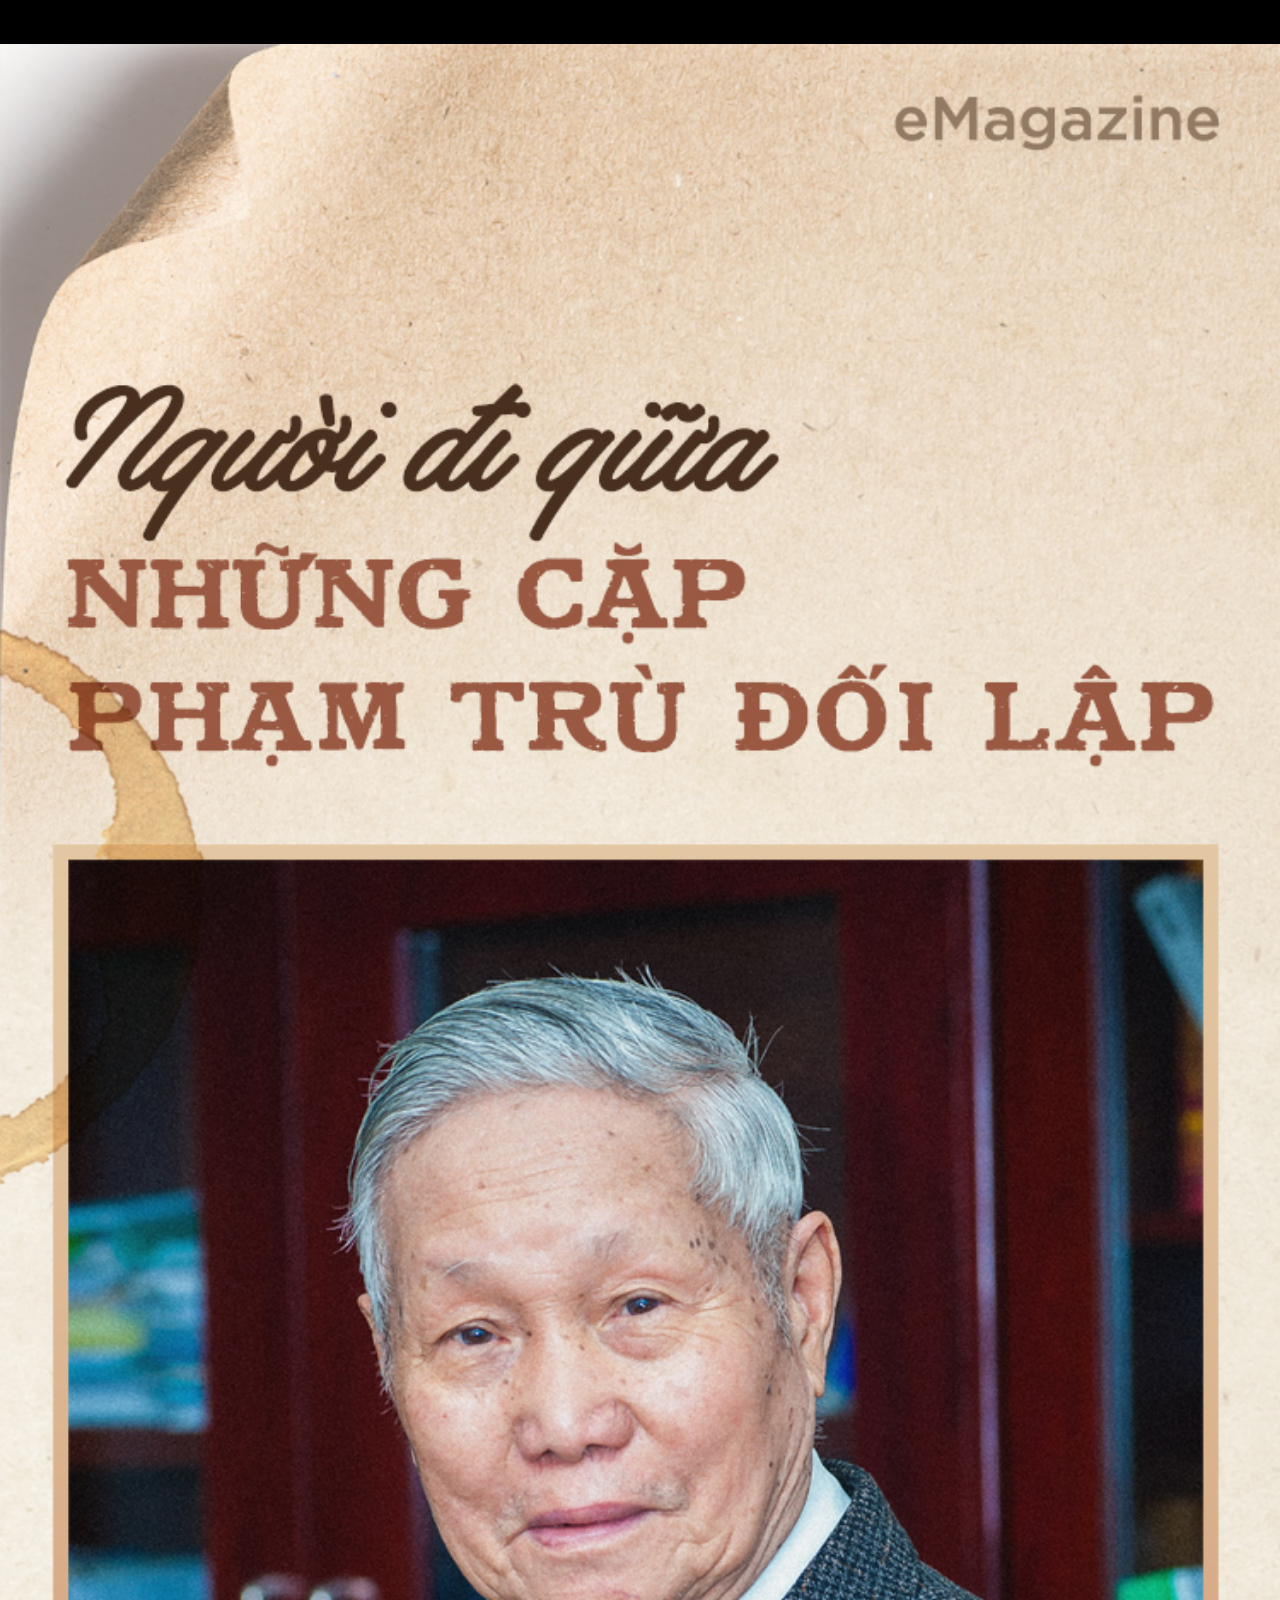
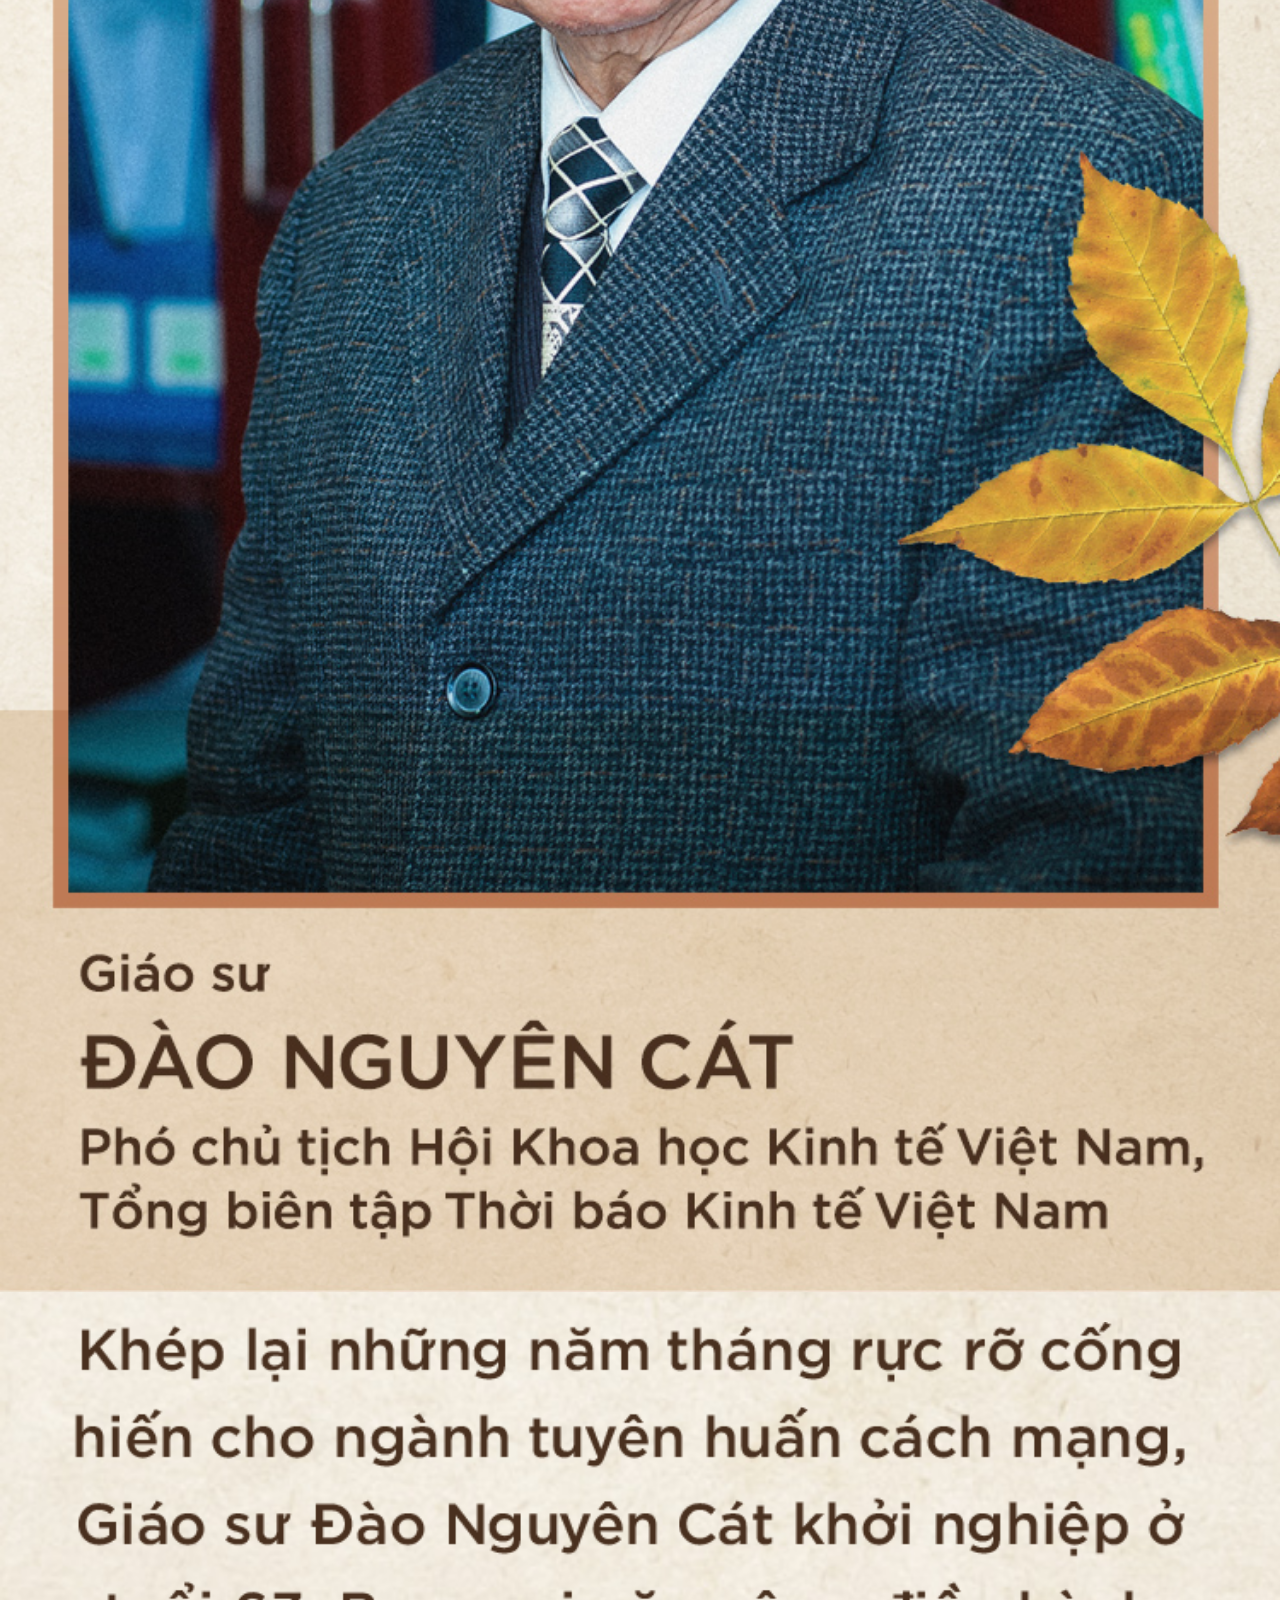
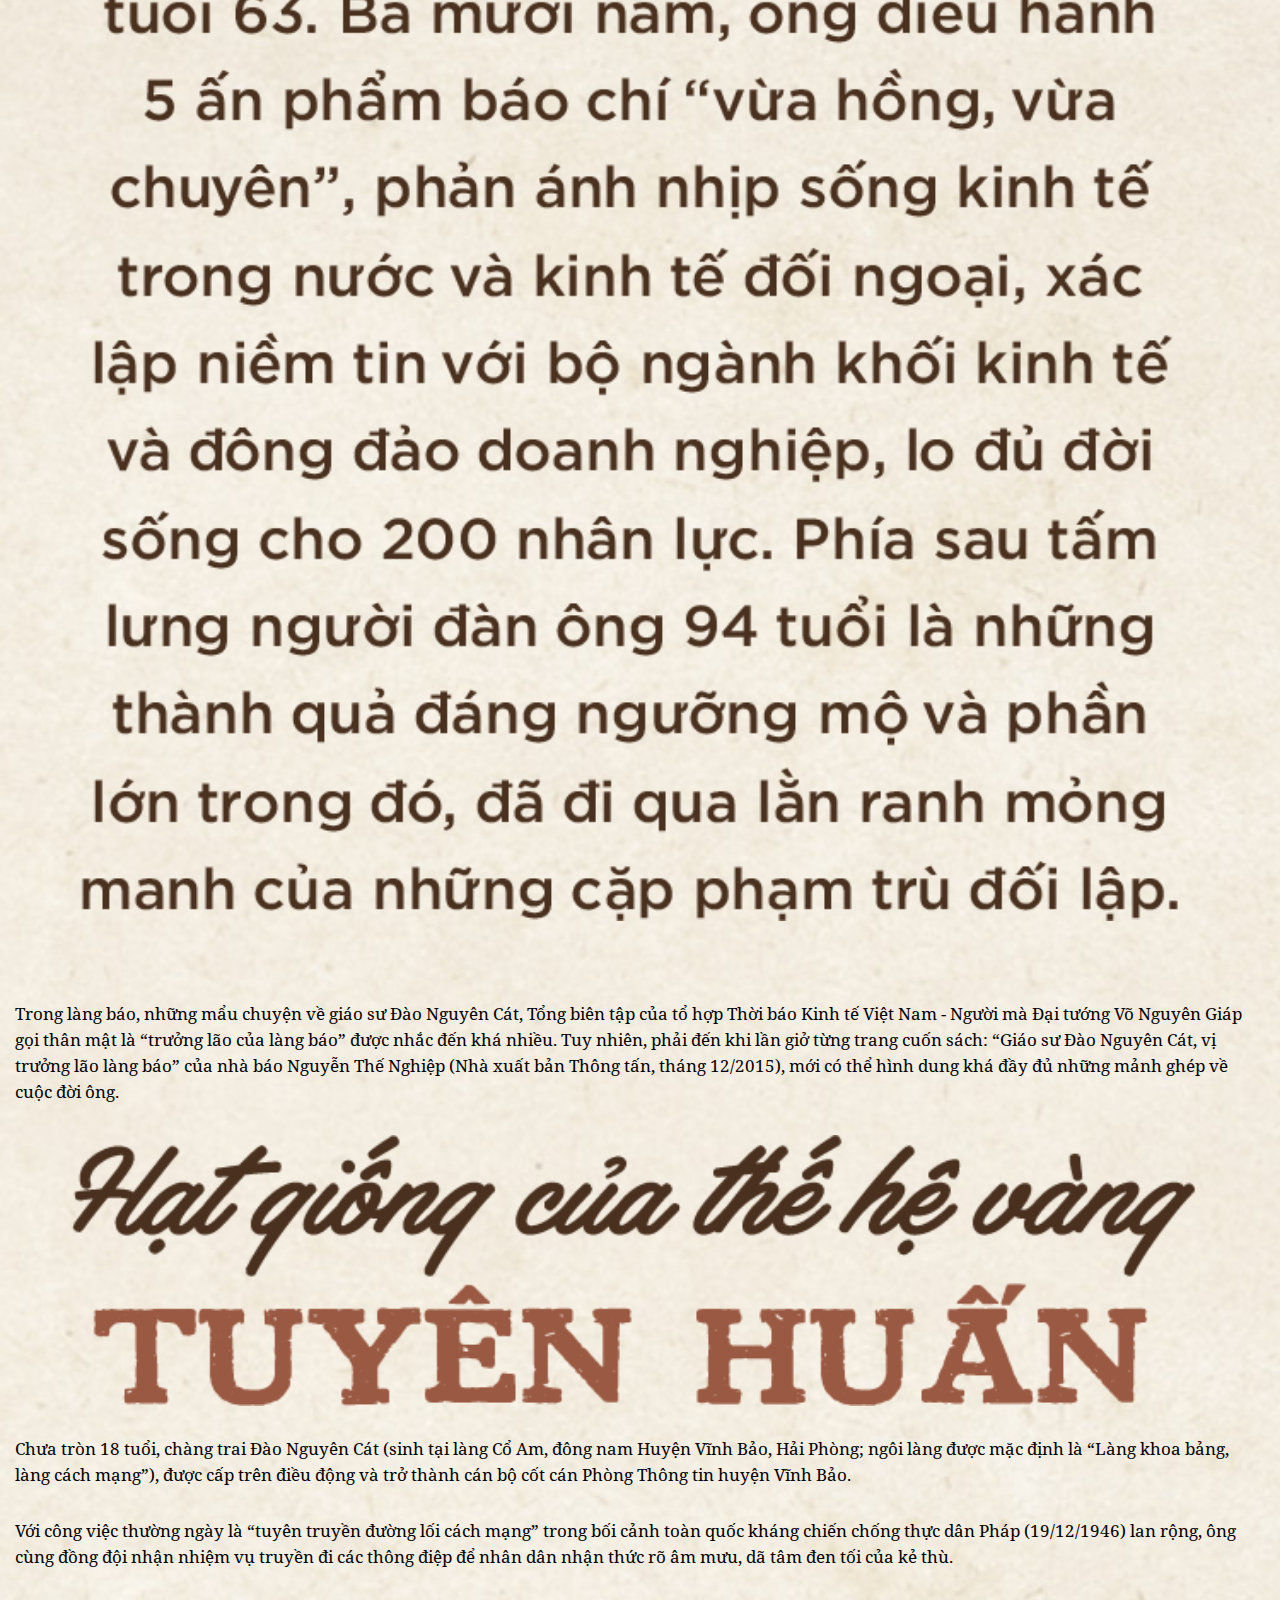
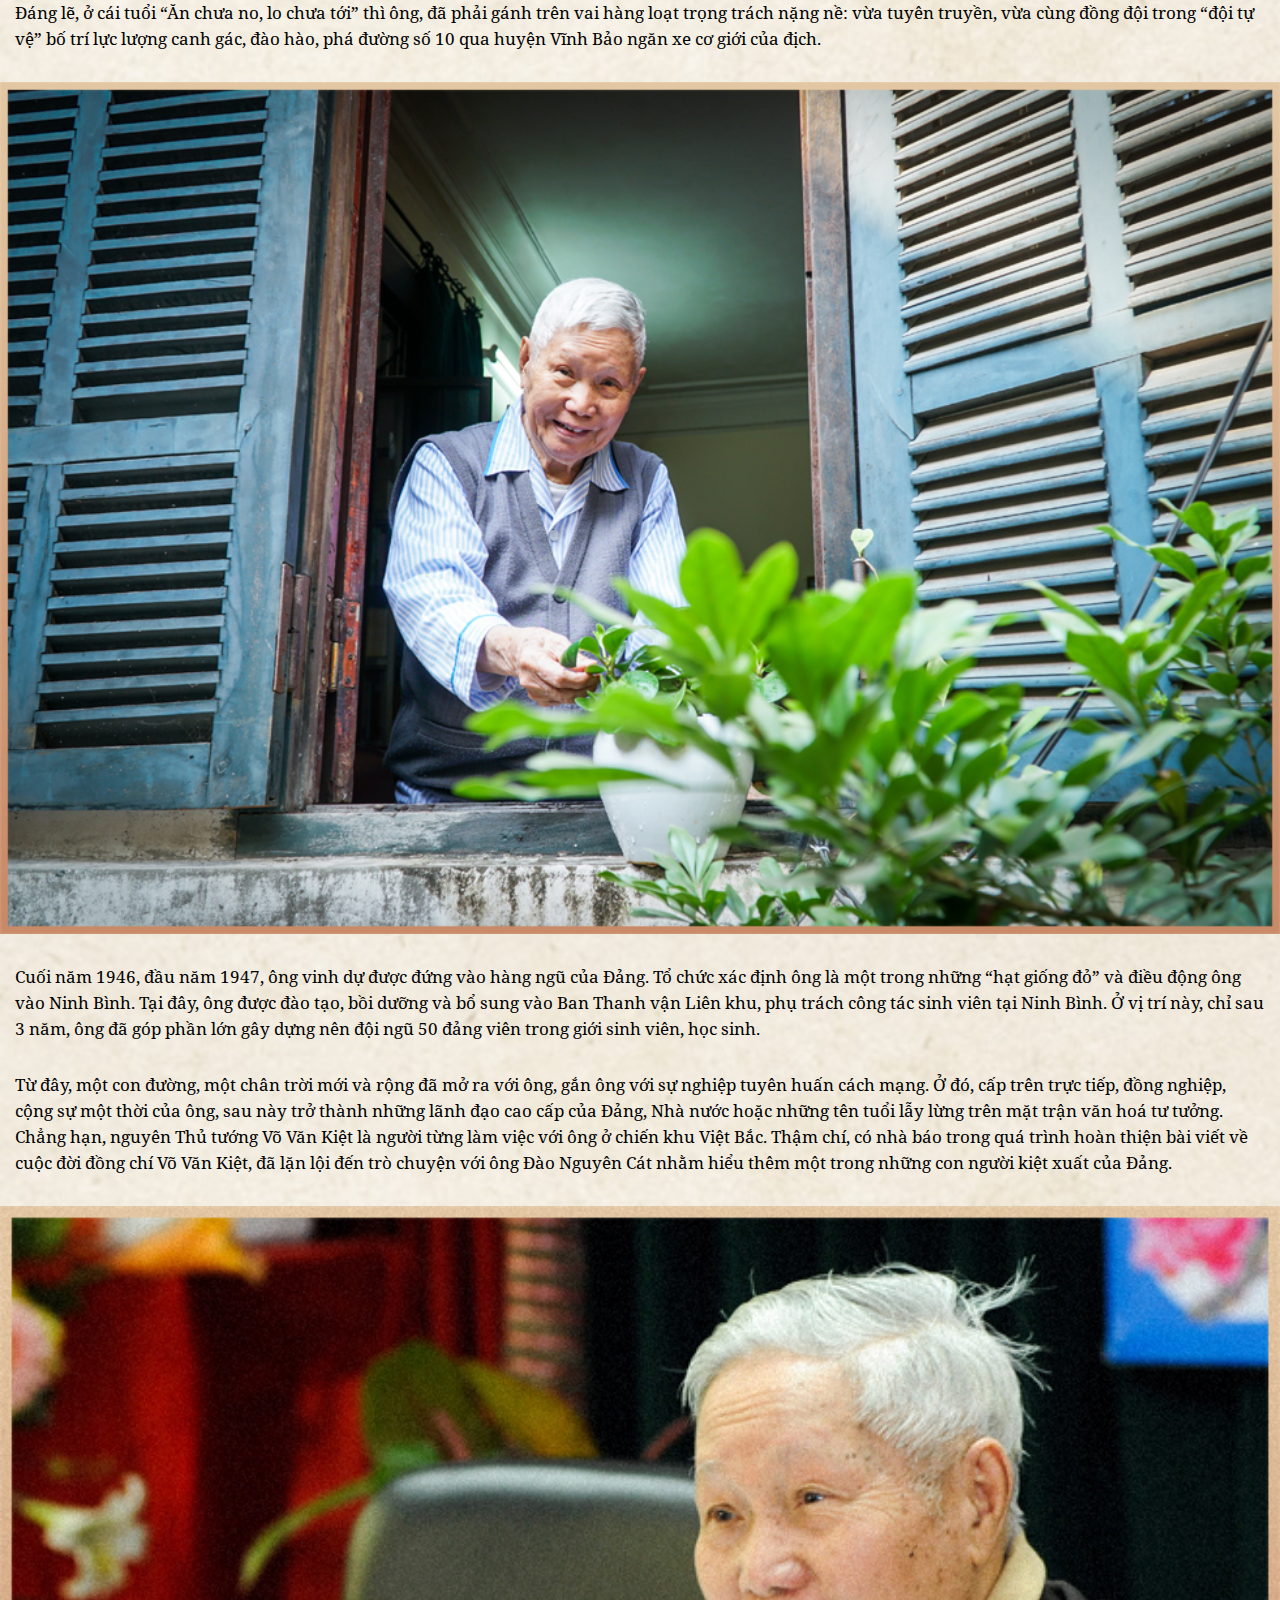
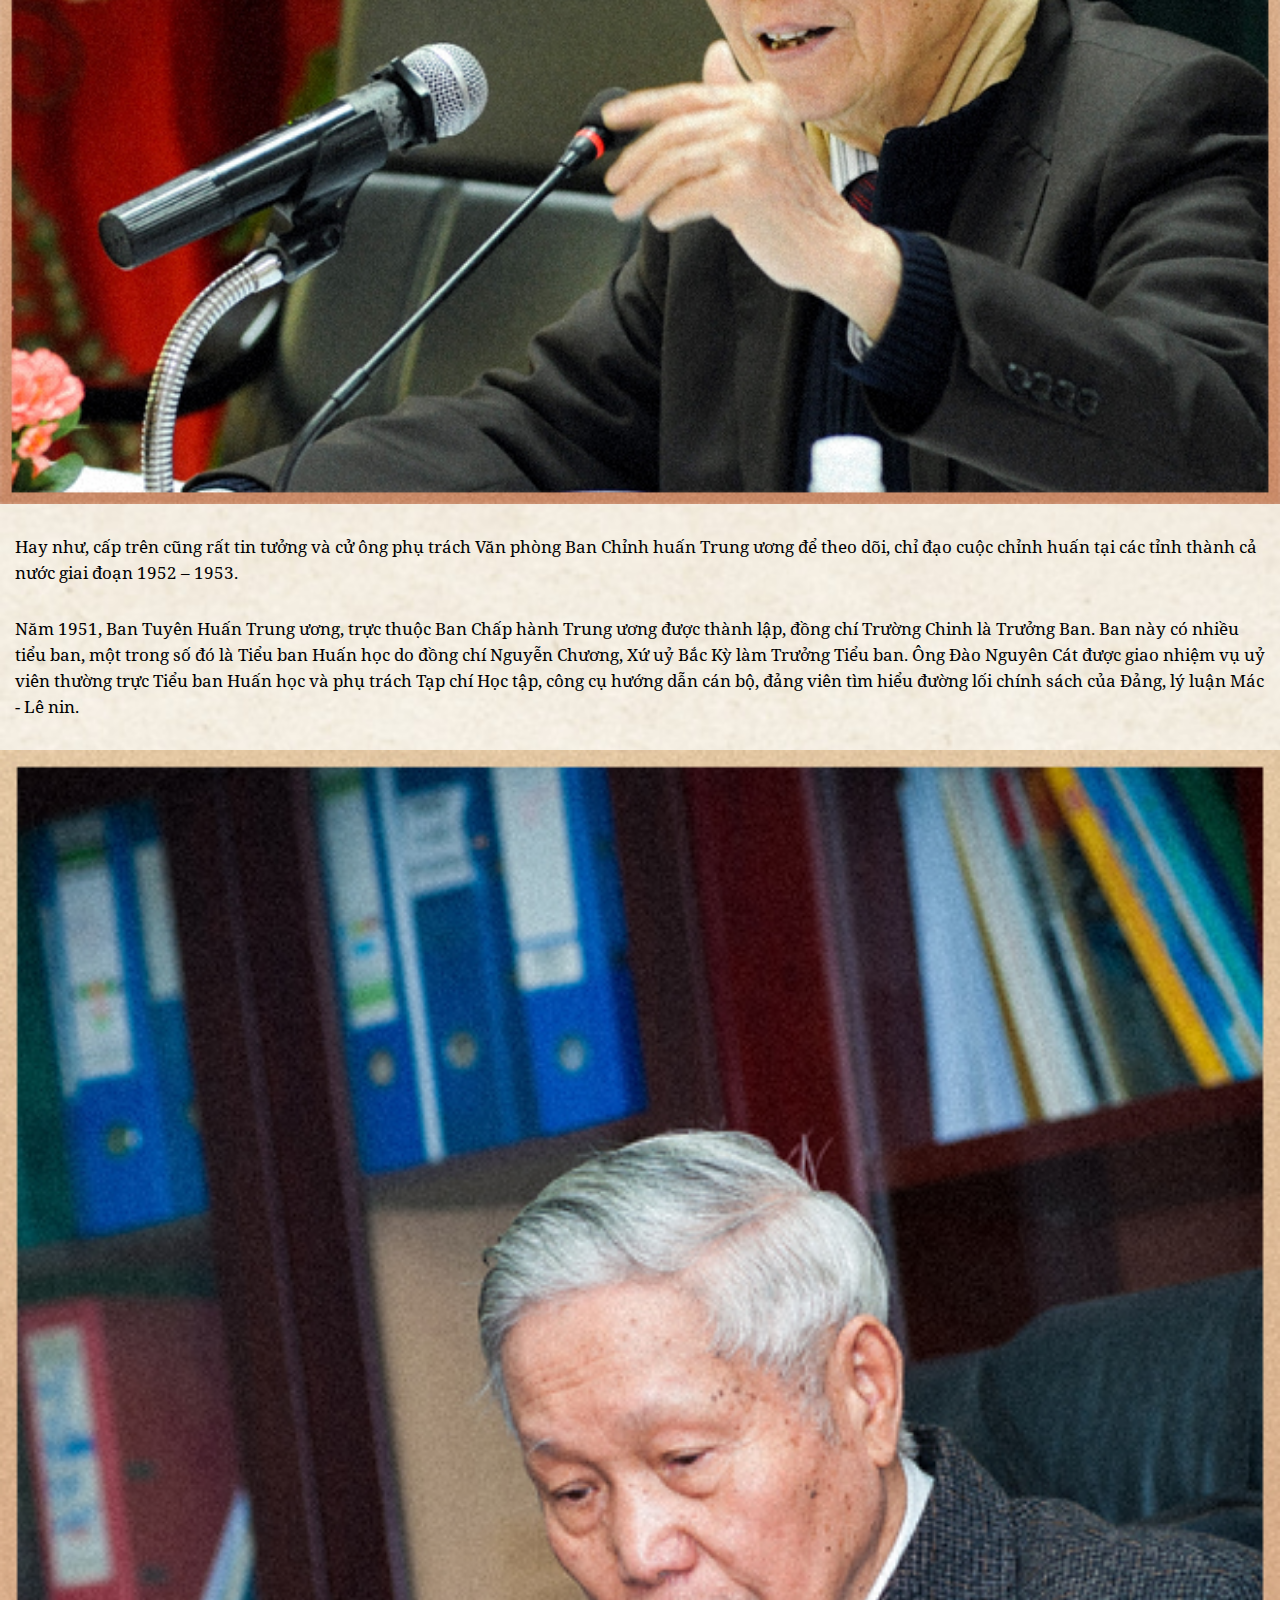
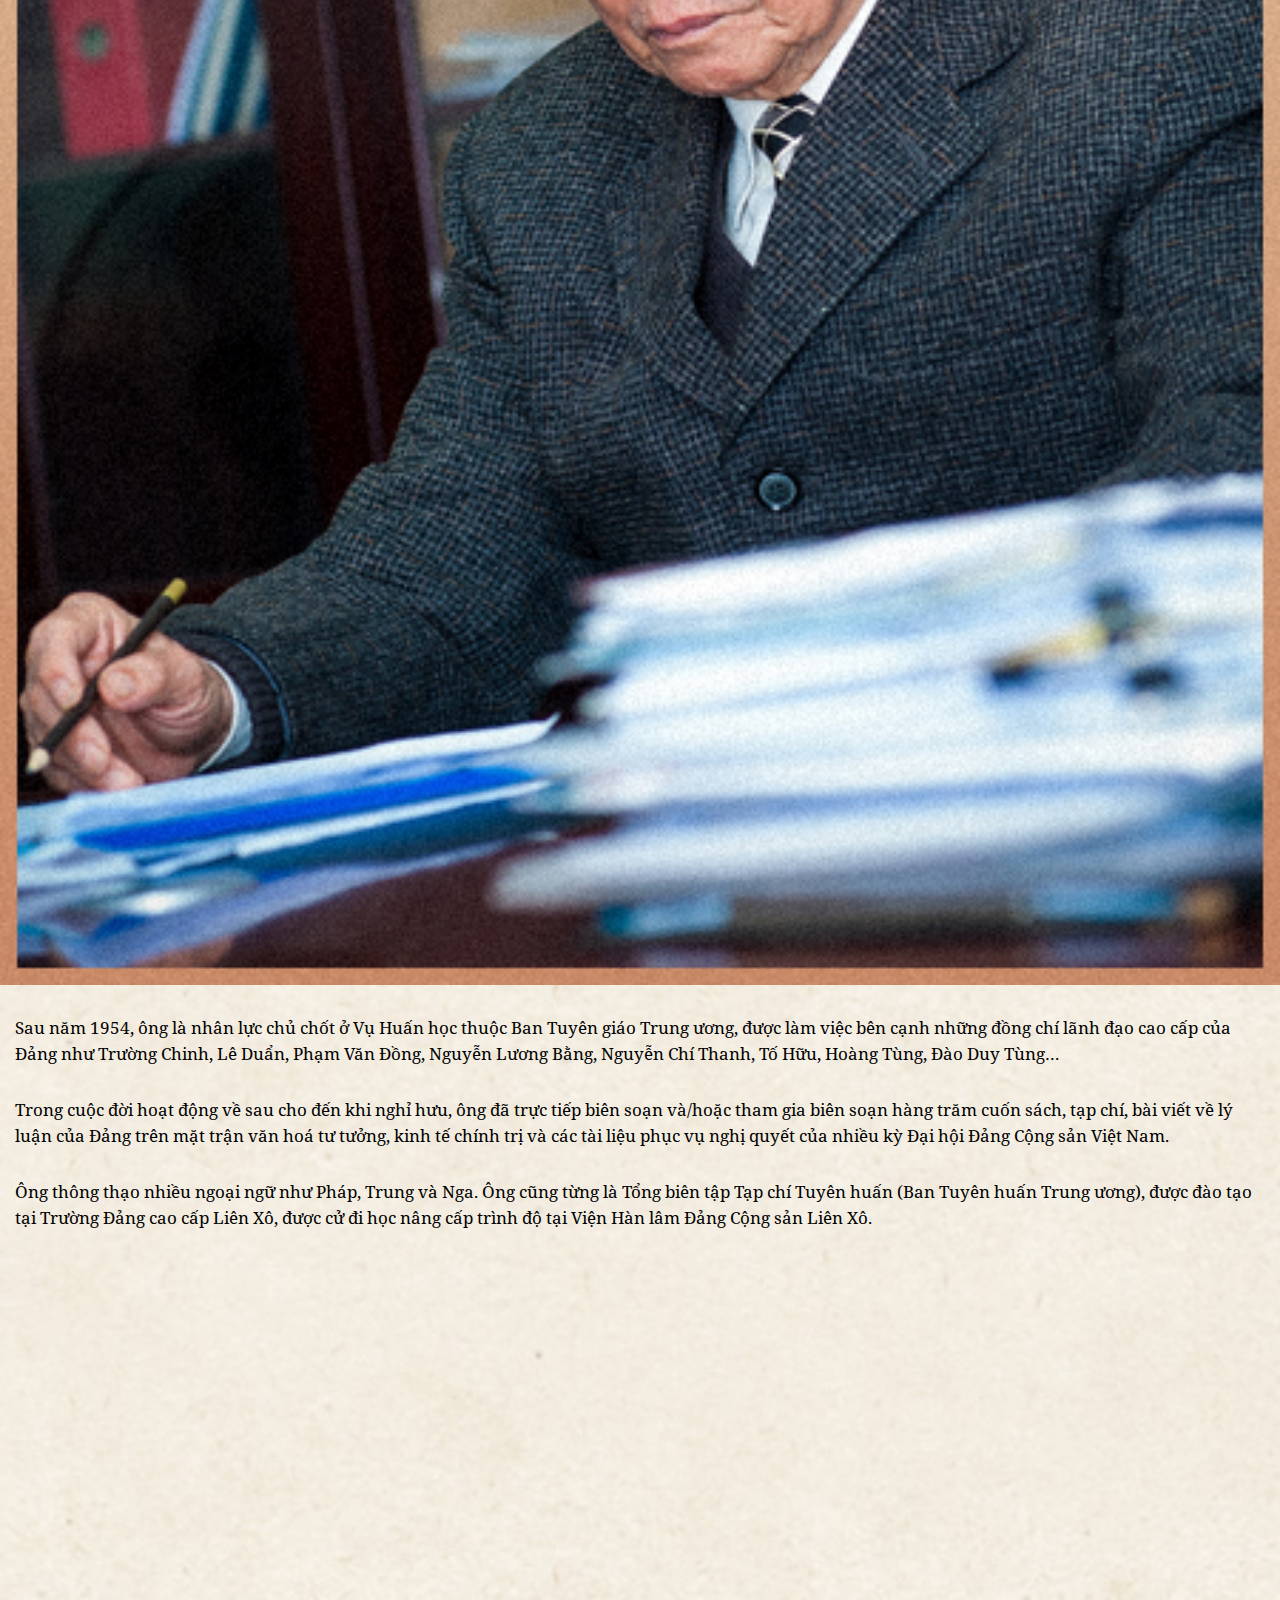
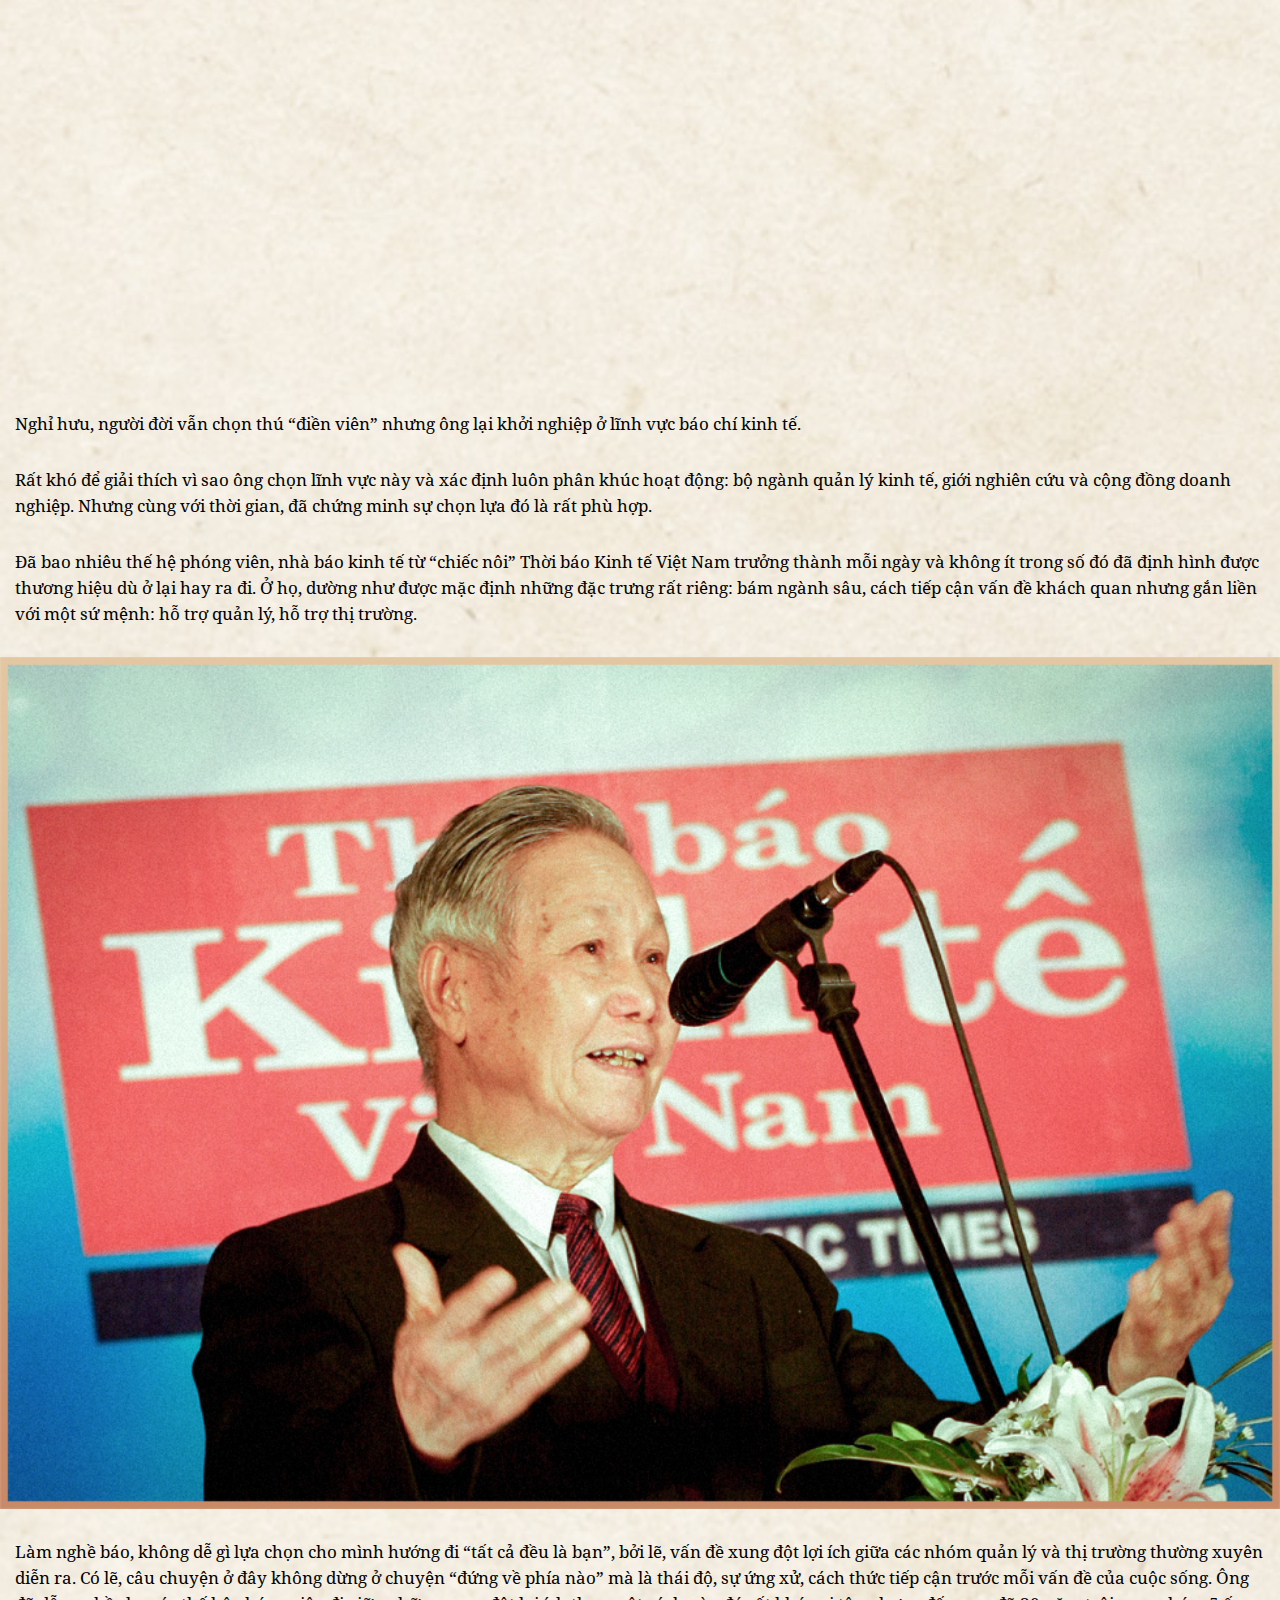
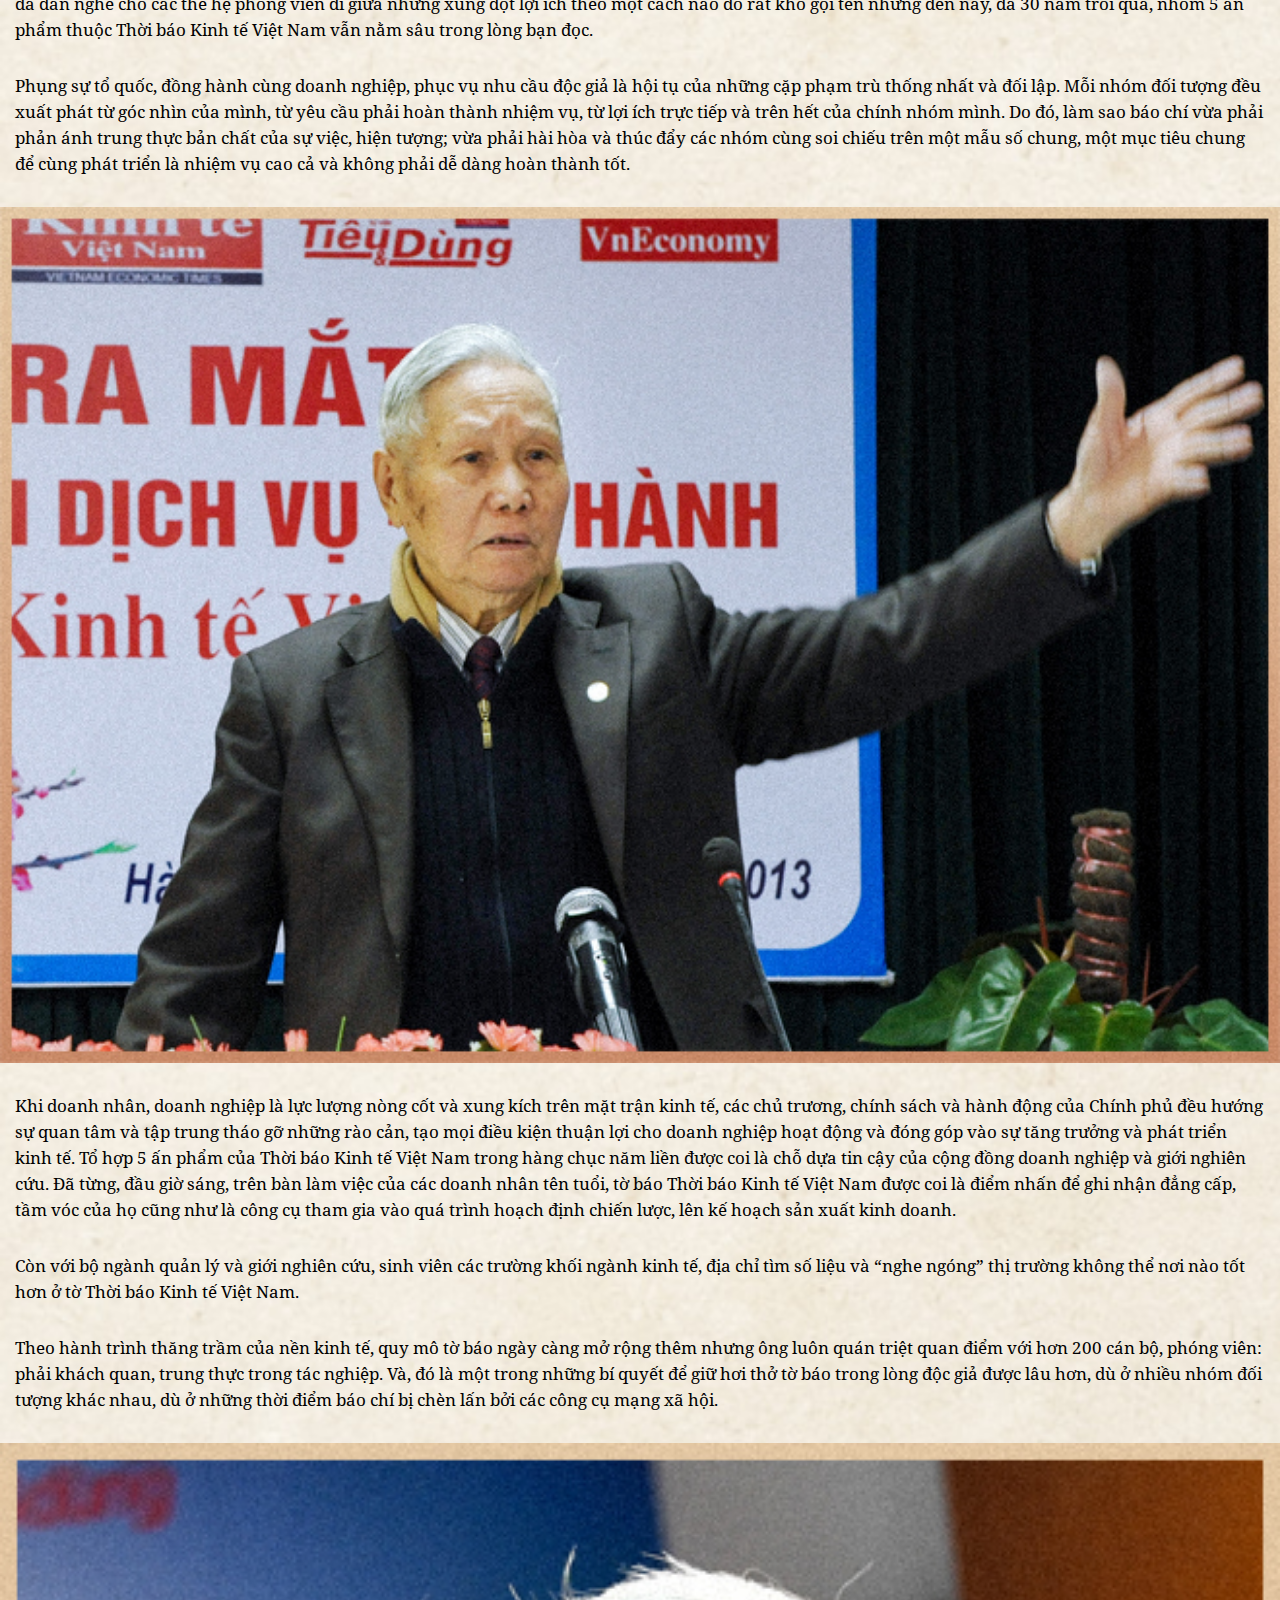
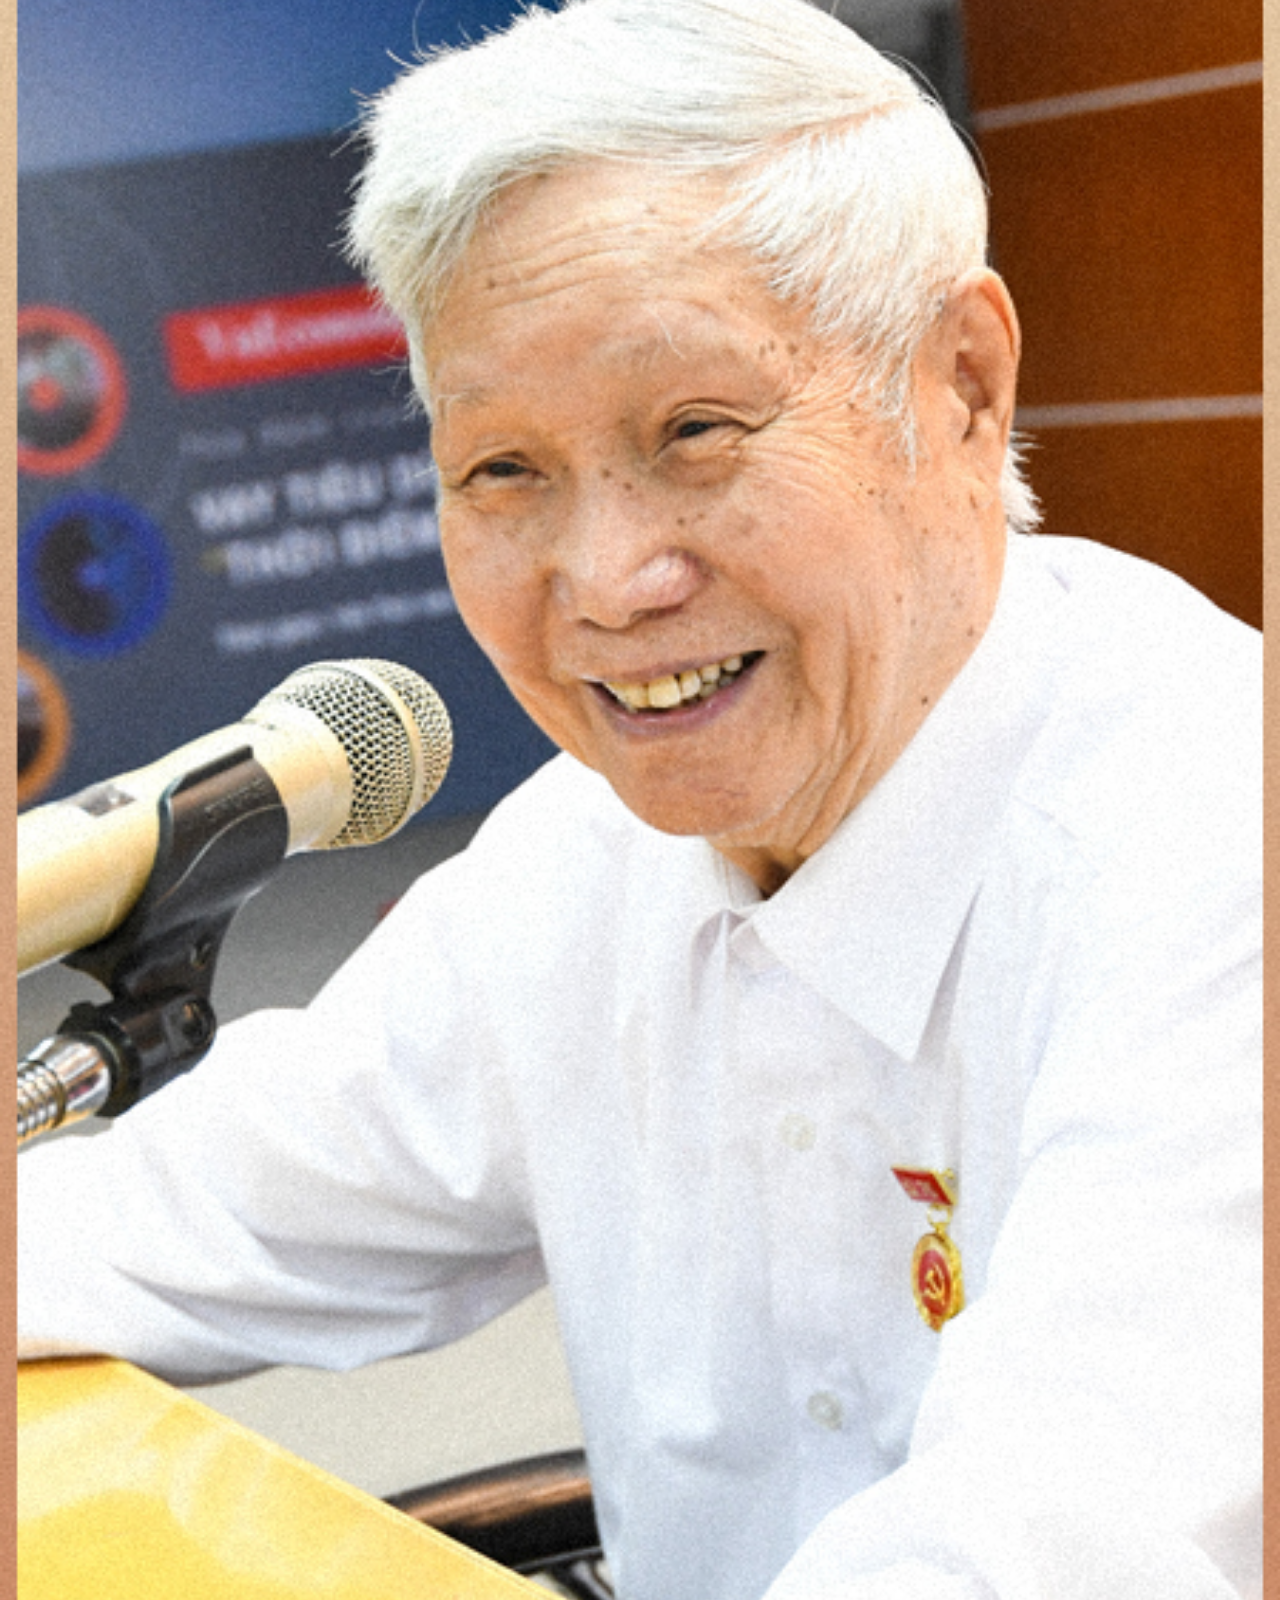
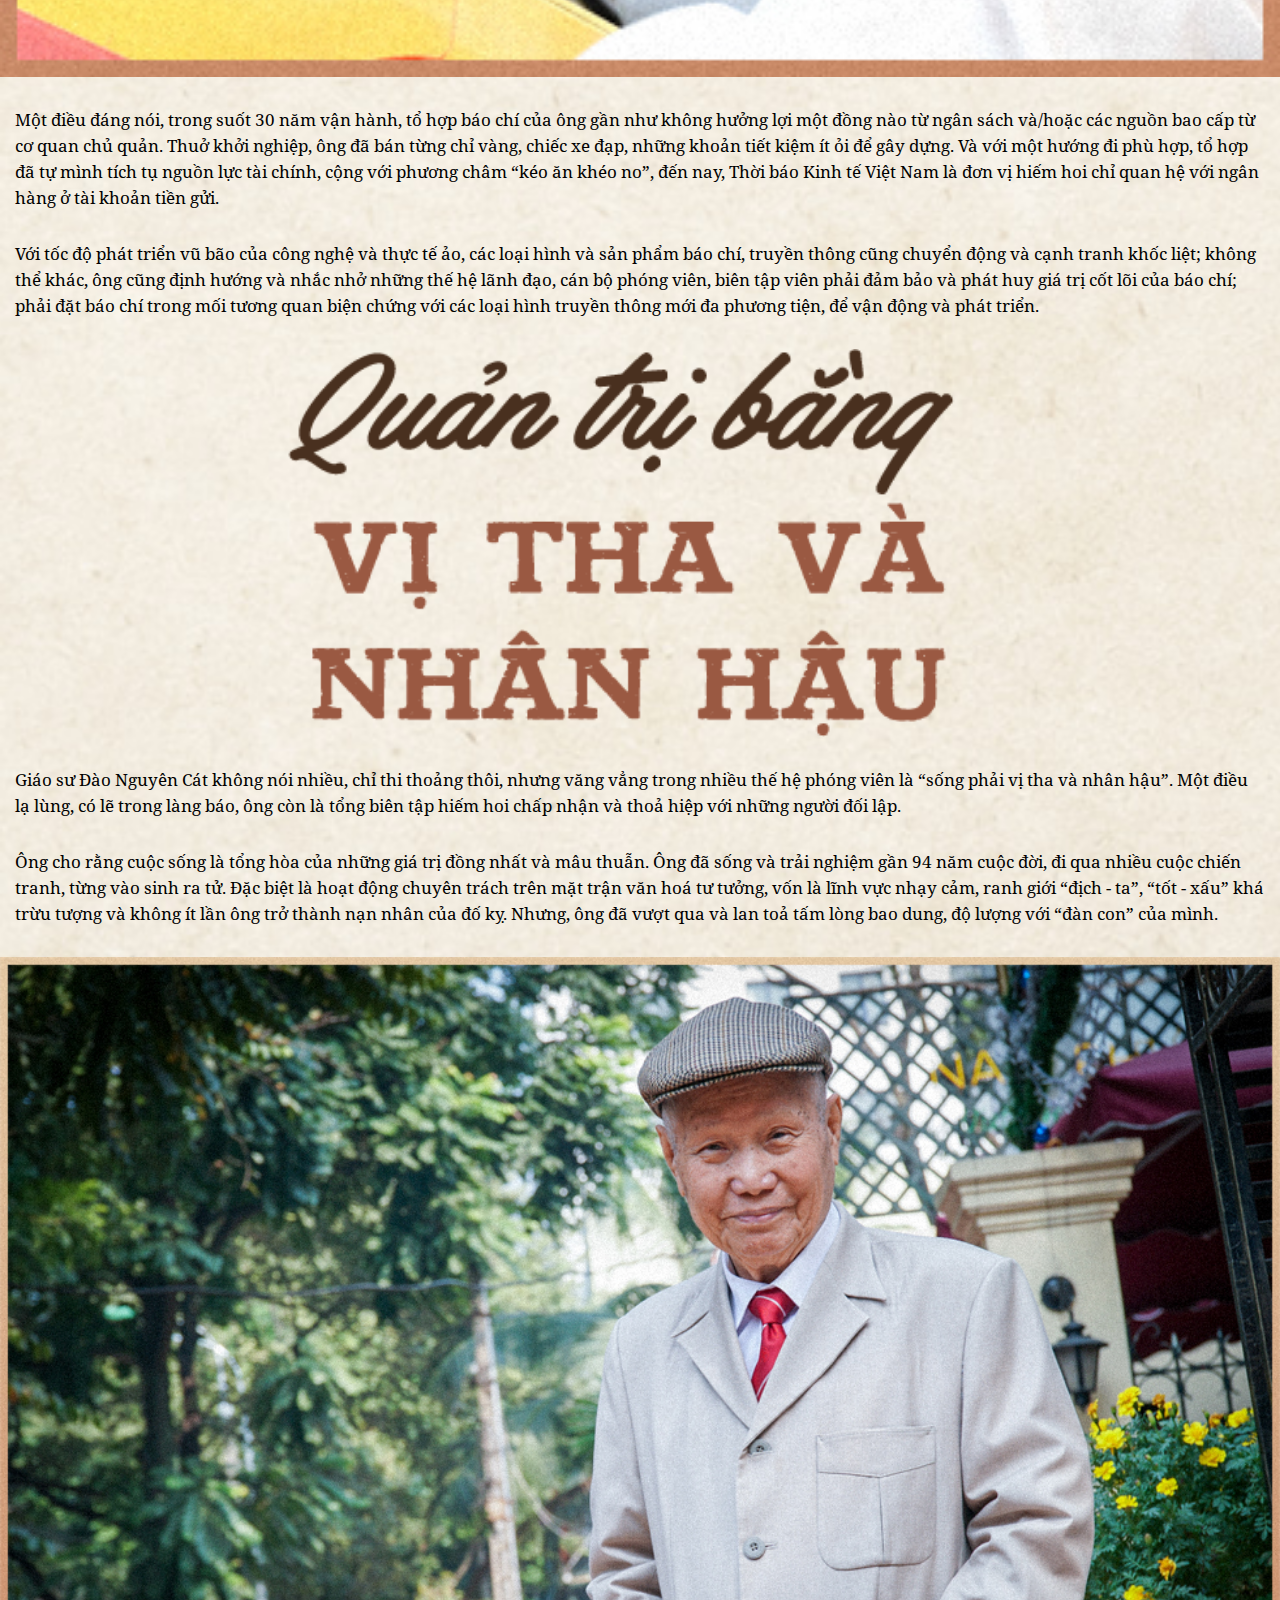
==== mobile/index.html @ d7f7ee23 "z" ====
<!DOCTYPE html>
<html lang="en">
<head>
    <meta charset="UTF-8">
    <meta name="viewport" content="width=device-width, initial-scale=1.0">
    <meta http-equiv="X-UA-Compatible" content="ie=edge">
    <title>Người đi giữa những cặp phạm trù đối lập</title>
    <link rel="stylesheet" href="css/reset.css">
    <link rel="stylesheet" href="css/fonts.css">
    <link rel="stylesheet" href="css/style.css">
    <script src="js/jquery-3.3.1.min.js"></script>
</head>
<body>
    <div class="emag-wrapper">
        <div class="emag-cover">
            <img src="images/cover.jpg" alt="">
        </div>

        <div class="emag-main">
            <div class="emag-sapo">
                <img src="images/sapo.png" alt="">
            </div>

            <div class="emag-content">
                <p>Trong làng báo, những mẩu chuyện về giáo sư Đào Nguyên Cát, Tổng biên tập của tổ hợp Thời báo Kinh tế Việt Nam - Người mà Đại tướng Võ Nguyên Giáp gọi thân mật là “trưởng lão của làng báo” được nhắc đến khá nhiều. Tuy nhiên, phải đến khi lần giở từng trang cuốn sách: “Giáo sư Đào Nguyên Cát, vị trưởng lão làng báo” của nhà báo Nguyễn Thế Nghiệp (Nhà xuất bản Thông tấn, tháng 12/2015), mới có thể hình dung khá đầy đủ những mảnh ghép về cuộc đời ông.</p>
            </div>

            <img src="images/title-1.png" alt="">

            <div class="emag-content">
                <p>Chưa tròn 18 tuổi, chàng trai Đào Nguyên Cát (sinh tại làng Cổ Am, đông nam Huyện Vĩnh Bảo, Hải Phòng; ngôi làng được mặc định là “Làng khoa bảng, làng cách mạng”), được cấp trên điều động và trở thành cán bộ cốt cán Phòng Thông tin huyện Vĩnh Bảo.</p>

                <p>Với công việc thường ngày là “tuyên truyền đường lối cách mạng” trong bối cảnh toàn quốc kháng chiến chống thực dân Pháp (19/12/1946) lan rộng, ông cùng đồng đội nhận nhiệm vụ truyền đi các thông điệp để nhân dân nhận thức rõ âm mưu, dã tâm đen tối của kẻ thù.</p>

                <p>Đáng lẽ, ở cái tuổi “Ăn chưa no, lo chưa tới” thì ông, đã phải gánh trên vai hàng loạt trọng trách nặng nề: vừa tuyên truyền, vừa cùng đồng đội trong “đội tự vệ” bố trí lực lượng canh gác, đào hào, phá đường số 10 qua huyện Vĩnh Bảo ngăn xe cơ giới của địch.</p>
            </div>

            <img src="images/img-1.jpg" alt="">

            <div class="emag-content">
                <p>Cuối năm 1946, đầu năm 1947, ông vinh dự được đứng vào hàng ngũ của Đảng. Tổ chức xác định ông là một trong những “hạt giống đỏ” và điều động ông vào Ninh Bình. Tại đây, ông được đào tạo, bồi dưỡng và bổ sung vào Ban Thanh vận Liên khu, phụ trách công tác sinh viên tại Ninh Bình. Ở vị trí này, chỉ sau 3 năm, ông đã góp phần lớn gây dựng nên đội ngũ 50 đảng viên trong giới sinh viên, học sinh.</p>

                <p>Từ đây, một con đường, một chân trời mới và rộng đã mở ra với ông, gắn ông với sự nghiệp tuyên huấn cách mạng. Ở đó, cấp trên trực tiếp, đồng nghiệp, cộng sự một thời của ông, sau này trở thành những lãnh đạo cao cấp của Đảng, Nhà nước hoặc những tên tuổi lẫy lừng trên mặt trận văn hoá tư tưởng. Chẳng hạn, nguyên Thủ tướng Võ Văn Kiệt là người từng làm việc với ông ở chiến khu Việt Bắc. Thậm chí, có nhà báo trong quá trình hoàn thiện bài viết về cuộc đời đồng chí Võ Văn Kiệt, đã lặn lội đến trò chuyện với ông Đào Nguyên Cát nhằm hiểu thêm một trong những con người kiệt xuất của Đảng.</p>
            </div>

            <img src="images/img-2.jpg" alt="">

            <div class="emag-content">
                <p>Hay như, cấp trên cũng rất tin tưởng và cử ông phụ trách Văn phòng Ban Chỉnh huấn Trung ương để theo dõi, chỉ đạo cuộc chỉnh huấn tại các tỉnh thành cả nước giai đoạn 1952 – 1953.</p>

                <p>Năm 1951, Ban Tuyên Huấn Trung ương, trực thuộc Ban Chấp hành Trung ương được thành lập, đồng chí Trường Chinh là Trưởng Ban. Ban này có nhiều tiểu ban, một trong số đó là Tiểu ban Huấn học do đồng chí Nguyễn Chương, Xứ uỷ Bắc Kỳ làm Trưởng Tiểu ban. Ông Đào Nguyên Cát được giao nhiệm vụ uỷ viên thường trực Tiểu ban Huấn học và phụ trách Tạp chí Học tập, công cụ hướng dẫn cán bộ, đảng viên tìm hiểu đường lối chính sách của Đảng, lý luận Mác - Lê nin.</p>
            </div>

            <img src="images/img-3.jpg" alt="">

            <div class="emag-content">
                <p>Sau năm 1954, ông là nhân lực chủ chốt ở Vụ Huấn học thuộc Ban Tuyên giáo Trung ương, được làm việc bên cạnh những đồng chí lãnh đạo cao cấp của Đảng như Trường Chinh, Lê Duẩn, Phạm Văn Đồng, Nguyễn Lương Bằng, Nguyễn Chí Thanh, Tố Hữu, Hoàng Tùng, Đào Duy Tùng…</p>

                <p>Trong cuộc đời hoạt động về sau cho đến khi nghỉ hưu, ông đã trực tiếp biên soạn và/hoặc tham gia biên soạn hàng trăm cuốn sách, tạp chí, bài viết về lý luận của Đảng trên mặt trận văn hoá tư tưởng, kinh tế chính trị và các tài liệu phục vụ nghị quyết của nhiều kỳ Đại hội Đảng Cộng sản Việt Nam.</p>

                <p>Ông thông thạo nhiều ngoại ngữ như Pháp, Trung và Nga. Ông cũng từng là Tổng biên tập Tạp chí Tuyên huấn (Ban Tuyên huấn Trung ương), được đào tạo tại Trường Đảng cao cấp Liên Xô, được cử đi học nâng cấp trình độ tại Viện Hàn lâm Đảng Cộng sản Liên Xô.</p>
            </div>

            <div class="emag-video">
                    <div style="width: 100%; height: 0px; position: relative; padding-bottom: 56.250%;"><iframe src="https://streamable.com/s/4wgow/dfkgto" frameborder="0" width="100%" height="100%" allowfullscreen style="width: 100%; height: 100%; position: absolute;"></iframe></div>
            </div>

            <img src="images/title-2.png" alt="">

            <div class="emag-content">
                <p>Nghỉ hưu, người đời vẫn chọn thú “điền viên” nhưng ông lại khởi nghiệp ở lĩnh vực báo chí kinh tế.</p>

                <p>Rất khó để giải thích vì sao ông chọn lĩnh vực này và xác định luôn phân khúc hoạt động: bộ ngành quản lý kinh tế, giới nghiên cứu và cộng đồng doanh nghiệp. Nhưng cùng với thời gian, đã chứng minh sự chọn lựa đó là rất phù hợp.</p>

                <p>Đã bao nhiêu thế hệ phóng viên, nhà báo kinh tế từ “chiếc nôi” Thời báo Kinh tế Việt Nam trưởng thành mỗi ngày và không ít trong số đó đã định hình được thương hiệu dù ở lại hay ra đi. Ở họ, dường như được mặc định những đặc trưng rất riêng: bám ngành sâu, cách tiếp cận vấn đề khách quan nhưng gắn liền với một sứ mệnh: hỗ trợ quản lý, hỗ trợ thị trường.</p>
            </div>

            <img src="images/img-4.jpg" alt="">

            <div class="emag-content">
                <p>Làm nghề báo, không dễ gì lựa chọn cho mình hướng đi “tất cả đều là bạn”, bởi lẽ, vấn đề xung đột lợi ích giữa các nhóm quản lý và thị trường thường xuyên diễn ra. Có lẽ, câu chuyện ở đây không dừng ở chuyện “đứng về phía nào” mà là thái độ, sự ứng xử, cách thức tiếp cận trước mỗi vấn đề của cuộc sống. Ông đã dẫn nghề cho các thế hệ phóng viên đi giữa những xung đột lợi ích theo một cách nào đó rất khó gọi tên nhưng đến nay, đã 30 năm trôi qua, nhóm 5 ấn phẩm thuộc Thời báo Kinh tế Việt Nam vẫn nằm sâu  trong lòng bạn đọc.</p>

                <p>Phụng sự tổ quốc, đồng hành cùng doanh nghiệp, phục vụ nhu cầu độc giả là hội tụ của những cặp phạm trù thống nhất và đối lập. Mỗi nhóm đối tượng đều xuất phát từ góc nhìn của mình, từ yêu cầu phải hoàn thành nhiệm vụ, từ lợi ích trực tiếp và trên hết của chính nhóm mình. Do đó, làm sao báo chí vừa phải phản ánh trung thực bản chất của sự việc, hiện tượng; vừa phải hài hòa và thúc đẩy các nhóm cùng soi chiếu trên một mẫu số chung, một mục tiêu chung để cùng phát triển là nhiệm vụ cao cả và không phải dễ dàng hoàn thành tốt.</p>
            </div>

            <img src="images/img-5.jpg" alt="">

            <div class="emag-content">
                <p>Khi doanh nhân, doanh nghiệp là lực lượng nòng cốt và xung kích trên mặt trận kinh tế, các chủ trương, chính sách và hành động của Chính phủ đều hướng sự quan tâm và tập trung tháo gỡ những rào cản, tạo mọi điều kiện thuận lợi cho doanh nghiệp hoạt động và đóng góp vào sự tăng trưởng và phát triển kinh tế. Tổ hợp 5 ấn phẩm của Thời báo Kinh tế Việt Nam trong hàng chục năm liền được coi là chỗ dựa tin cậy của cộng đồng doanh nghiệp và giới nghiên cứu. Đã từng, đầu giờ sáng, trên bàn làm việc của các doanh nhân tên tuổi, tờ báo Thời báo Kinh tế Việt Nam được coi là điểm nhấn để ghi nhận đẳng cấp, tầm vóc của họ cũng như là công cụ tham gia vào quá trình hoạch định chiến lược, lên kế hoạch sản xuất kinh doanh.</p>

                <p>Còn với bộ ngành quản lý và giới nghiên cứu, sinh viên các trường khối ngành kinh tế, địa chỉ tìm số liệu và “nghe ngóng” thị trường không thể nơi nào tốt hơn ở tờ Thời báo Kinh tế Việt Nam.</p>

                <p>Theo hành trình thăng trầm của nền kinh tế, quy mô tờ báo ngày càng mở rộng thêm nhưng ông luôn quán triệt quan điểm với hơn 200 cán bộ, phóng viên: phải khách quan, trung thực trong tác nghiệp. Và, đó là một trong những bí quyết để giữ hơi thở tờ báo trong lòng độc giả được lâu hơn, dù ở nhiều nhóm đối tượng khác nhau, dù ở những thời điểm báo chí bị chèn lấn bởi các công cụ mạng xã hội.</p>
            </div>

            <img src="images/img-6.jpg" alt="">

            <div class="emag-content">
                <p>Một điều đáng nói, trong suốt 30 năm vận hành, tổ hợp báo chí của ông gần như không hưởng lợi một đồng nào từ ngân sách và/hoặc các nguồn bao cấp từ cơ quan chủ quản. Thuở khởi nghiệp, ông đã bán từng chỉ vàng, chiếc xe đạp, những khoản tiết kiệm ít ỏi để gây dựng. Và với một hướng đi phù hợp, tổ hợp đã tự mình tích tụ nguồn lực tài chính, cộng với phương châm “kéo ăn khéo no”, đến nay, Thời báo Kinh tế Việt Nam là đơn vị hiếm hoi chỉ quan hệ với ngân hàng ở tài khoản tiền gửi.</p>

                <p>Với tốc độ phát triển vũ bão của công nghệ và thực tế ảo, các loại hình và sản phẩm báo chí, truyền thông cũng chuyển động và cạnh tranh khốc liệt; không thể khác, ông cũng định hướng và nhắc nhở những thế hệ lãnh đạo, cán bộ phóng viên, biên tập viên phải đảm bảo và phát huy giá trị cốt lõi của báo chí; phải đặt báo chí trong mối tương quan biện chứng với các loại hình truyền thông mới đa phương tiện, để vận động và phát triển.</p>
            </div>

            <img src="images/title-3.png" alt="">

            <div class="emag-content">
                <p>Giáo sư Đào Nguyên Cát không nói nhiều, chỉ thi thoảng thôi, nhưng văng vẳng trong nhiều thế hệ phóng viên là “sống phải vị tha và nhân hậu”. Một điều lạ lùng, có lẽ trong làng báo, ông còn là tổng biên tập hiếm hoi chấp nhận và thoả hiệp với những người đối lập.</p>

                <p>Ông cho rằng cuộc sống là tổng hòa của những giá trị đồng nhất và mâu thuẫn. Ông đã sống và trải nghiệm gần 94 năm cuộc đời, đi qua nhiều cuộc chiến tranh, từng vào sinh ra tử. Đặc biệt là hoạt động chuyên trách trên mặt trận văn hoá tư tưởng, vốn là lĩnh vực nhạy cảm, ranh giới “địch - ta”, “tốt - xấu” khá trừu tượng và không ít lần ông trở thành nạn nhân của đố kỵ. Nhưng, ông đã vượt qua và lan toả tấm lòng bao dung, độ lượng với “đàn con” của mình.</p>
            </div>

            <img src="images/img-7.jpg" alt="">

            <div class="emag-content">
                <p>Giáo sư Đào Nguyên Cát không nói nhiều, chỉ thi thoảng thôi, nhưng văng vẳng trong nhiều thế hệ phóng viên là “sống phải vị tha và nhân hậu”. Một điều lạ lùng, có lẽ trong làng báo, ông còn là tổng biên tập hiếm hoi chấp nhận và thoả hiệp với những người đối lập.</p>

                <p>Ông cho rằng cuộc sống là tổng hòa của những giá trị đồng nhất và mâu thuẫn. Ông đã sống và trải nghiệm gần 94 năm cuộc đời, đi qua nhiều cuộc chiến tranh, từng vào sinh ra tử. Đặc biệt là hoạt động chuyên trách trên mặt trận văn hoá tư tưởng, vốn là lĩnh vực nhạy cảm, ranh giới “địch - ta”, “tốt - xấu” khá trừu tượng và không ít lần ông trở thành nạn nhân của đố kỵ. Nhưng, ông đã vượt qua và lan toả tấm lòng bao dung, độ lượng với “đàn con” của mình.</p>
            </div> 

            <img src="images/credit.png" alt="" style="margin-bottom: 0;">
        </div>
    </div>
</body>
</html>
---- mobile/css/fonts.css ----
@font-face {
    font-family: 'NotoSerif';
    src: url('../fonts/NotoSerif-Regular.ttf') format('truetype');
    font-weight: 400;
}
@font-face {
    font-family: 'NotoSerif';
    src: url('../fonts/NotoSerif-Italic.ttf') format('truetype');
    font-weight: 400;
    font-style: italic;
}
@font-face {
    font-family: 'NotoSerif';
    src: url('../fonts/NotoSerif-Bold.ttf') format('truetype');
    font-weight: 700;
}
@font-face {
    font-family: 'NotoSerif';
    src: url('../fonts/NotoSerif-BoldItalic.ttf') format('truetype');
    font-weight: 700;
    font-style: italic
}
@font-face {
    font-family: 'Gotham';
    src: url('../fonts/Gotham.ttf') format('truetype');
    font-weight: 400;
}
---- mobile/css/style.css ----
*, *::before, *::after {
    margin: 0;
    padding: 0;
    box-sizing: border-box;
    -webkit-box-sizing: border-box;
    -moz-box-sizing: border-box;
}
img {
    vertical-align: middle;
}
.emag-wrapper {
    background: url(../images/bg.jpg) repeat;
    background-size: cover;
    /* padding-bottom: 80px; */
}
.emag-cover {
    padding-top: 44px;
    background-color: #000;
}
.emag-cover img {
    width: 100%;
    /* margin-bottom: 50px; */
}
.emag-sapo {
    margin: 30px auto 50px;
}
.emag-sapo img {
    width: 100%;
}
.emag-quote {
    background-color: #ffe2d9;
    padding: 40px 15px 1px;
}
.emag-quote-head {
    font-family: 'Gotham', sans-serif;
    font-size: 30px;
    color: #343434;
    text-transform: uppercase;
    margin-bottom: 30px
}
.emag-quote-head span {
    display: inline-block;
}
.emag-quote-head span::after {
    content: '';
    display: block;
    width: 100%;
    height: 2px;
    background-color: #665f5d;
}
.emag-quote-text {
    font-family: 'NotoSerif', serif;
    font-style: italic;
    font-size: 17px;
    line-height: 26px;
    margin-bottom: 30px
}
.emag-title {
    margin: 30px auto 0;
}
.emag-title img {
    width: 100%;
}
.emag-content {
    padding: 0 15px;
}
.emag-content p {
    font-family: 'NotoSerif', serif;
    font-size: 17px;
    line-height: 26px;
    margin-bottom: 30px;
    /* color: #bfc6cb; */
}
.emag-content p.bold {
    font-weight: 700;
}
.emag-main img {
    width: 100%;
    margin-bottom: 30px;
}
.emag-fullwidth {
    background: url('../images/bg.jpg') repeat-y center;
    background-size: cover;
    margin-top: 60px;
    padding-top: 30px;
    padding-bottom: 55px;
}
.emag-fullwidth p {
    color: #f1f1f1;
}
.emag-credit {
    /* margin-top: 90px; */
    /* padding-left: 15px; */
}
.emag-credit p {
    font-size: 17px;
    line-height: 26px;
    margin-bottom: 0;
    font-family: 'NotoSerif', sans-serif;
    font-weight: 700;
    border-left: solid 3px #315fab;
    padding-left: 15px;
}
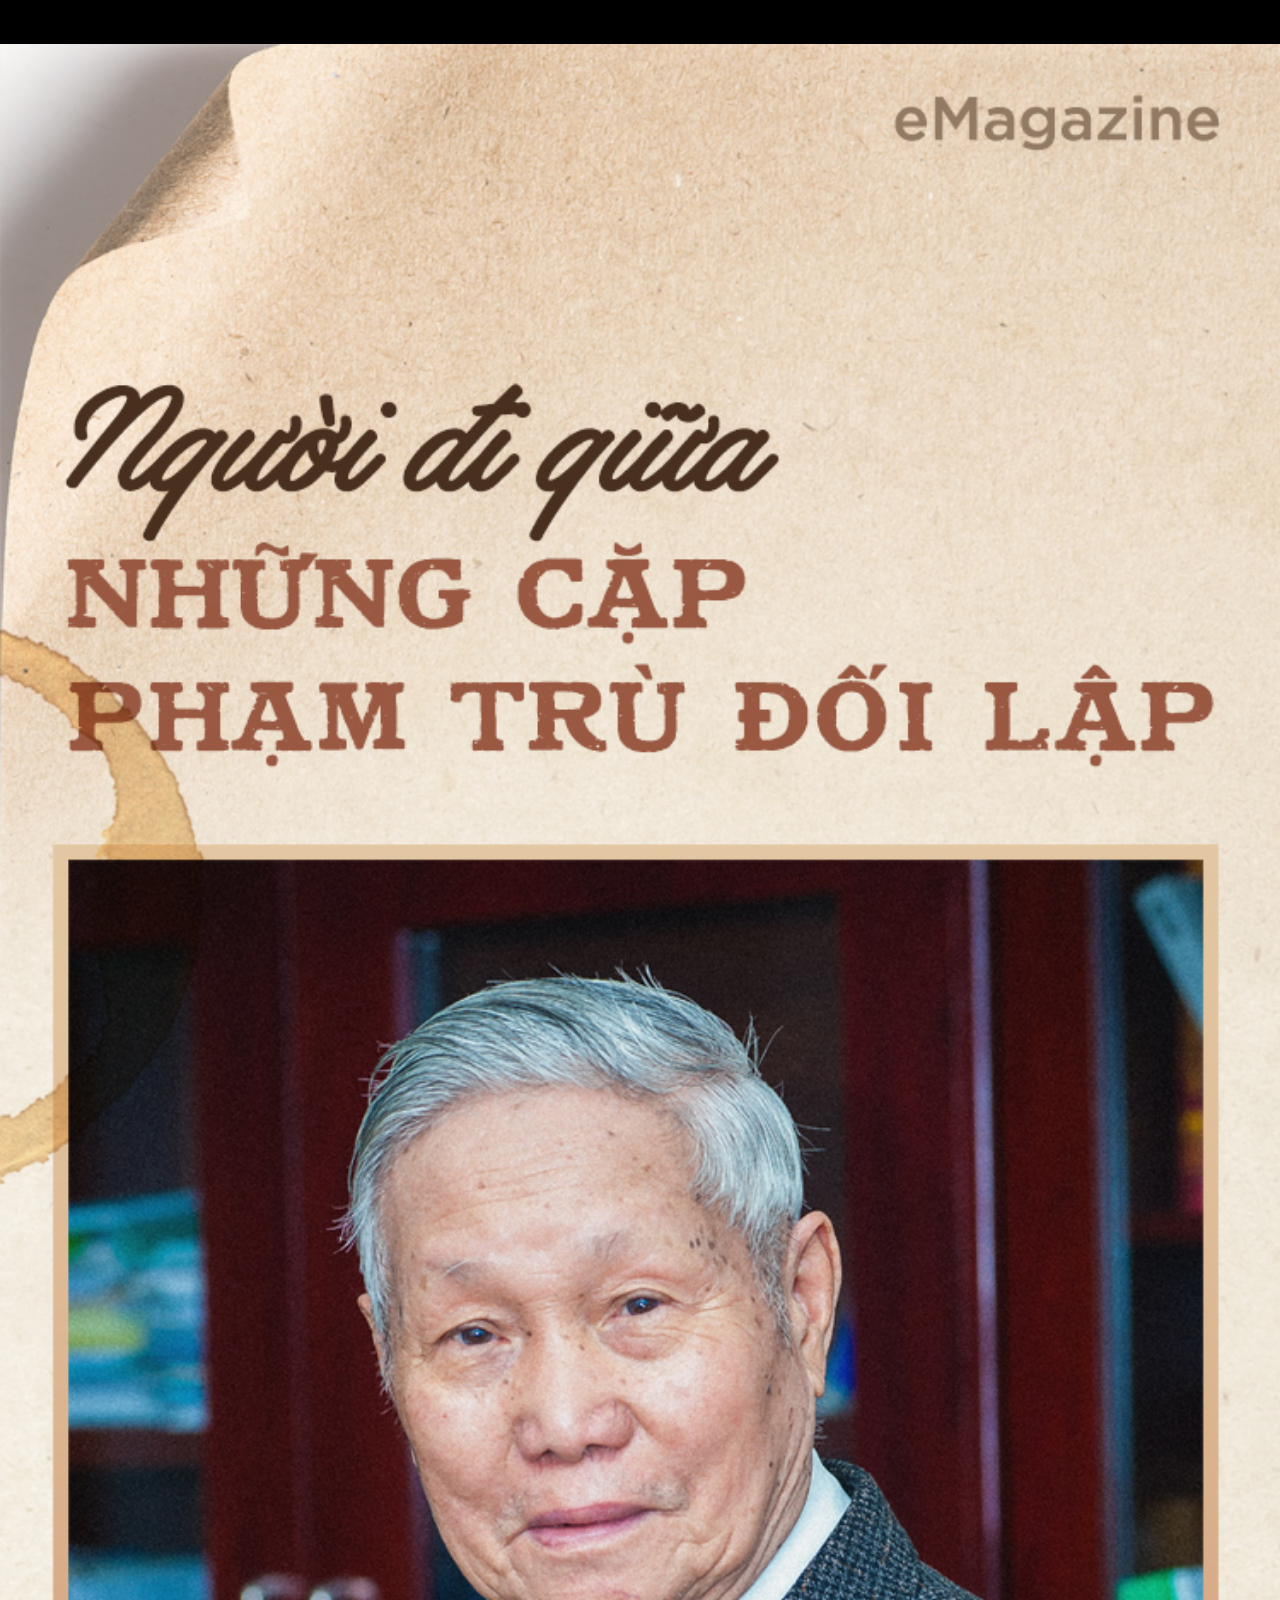
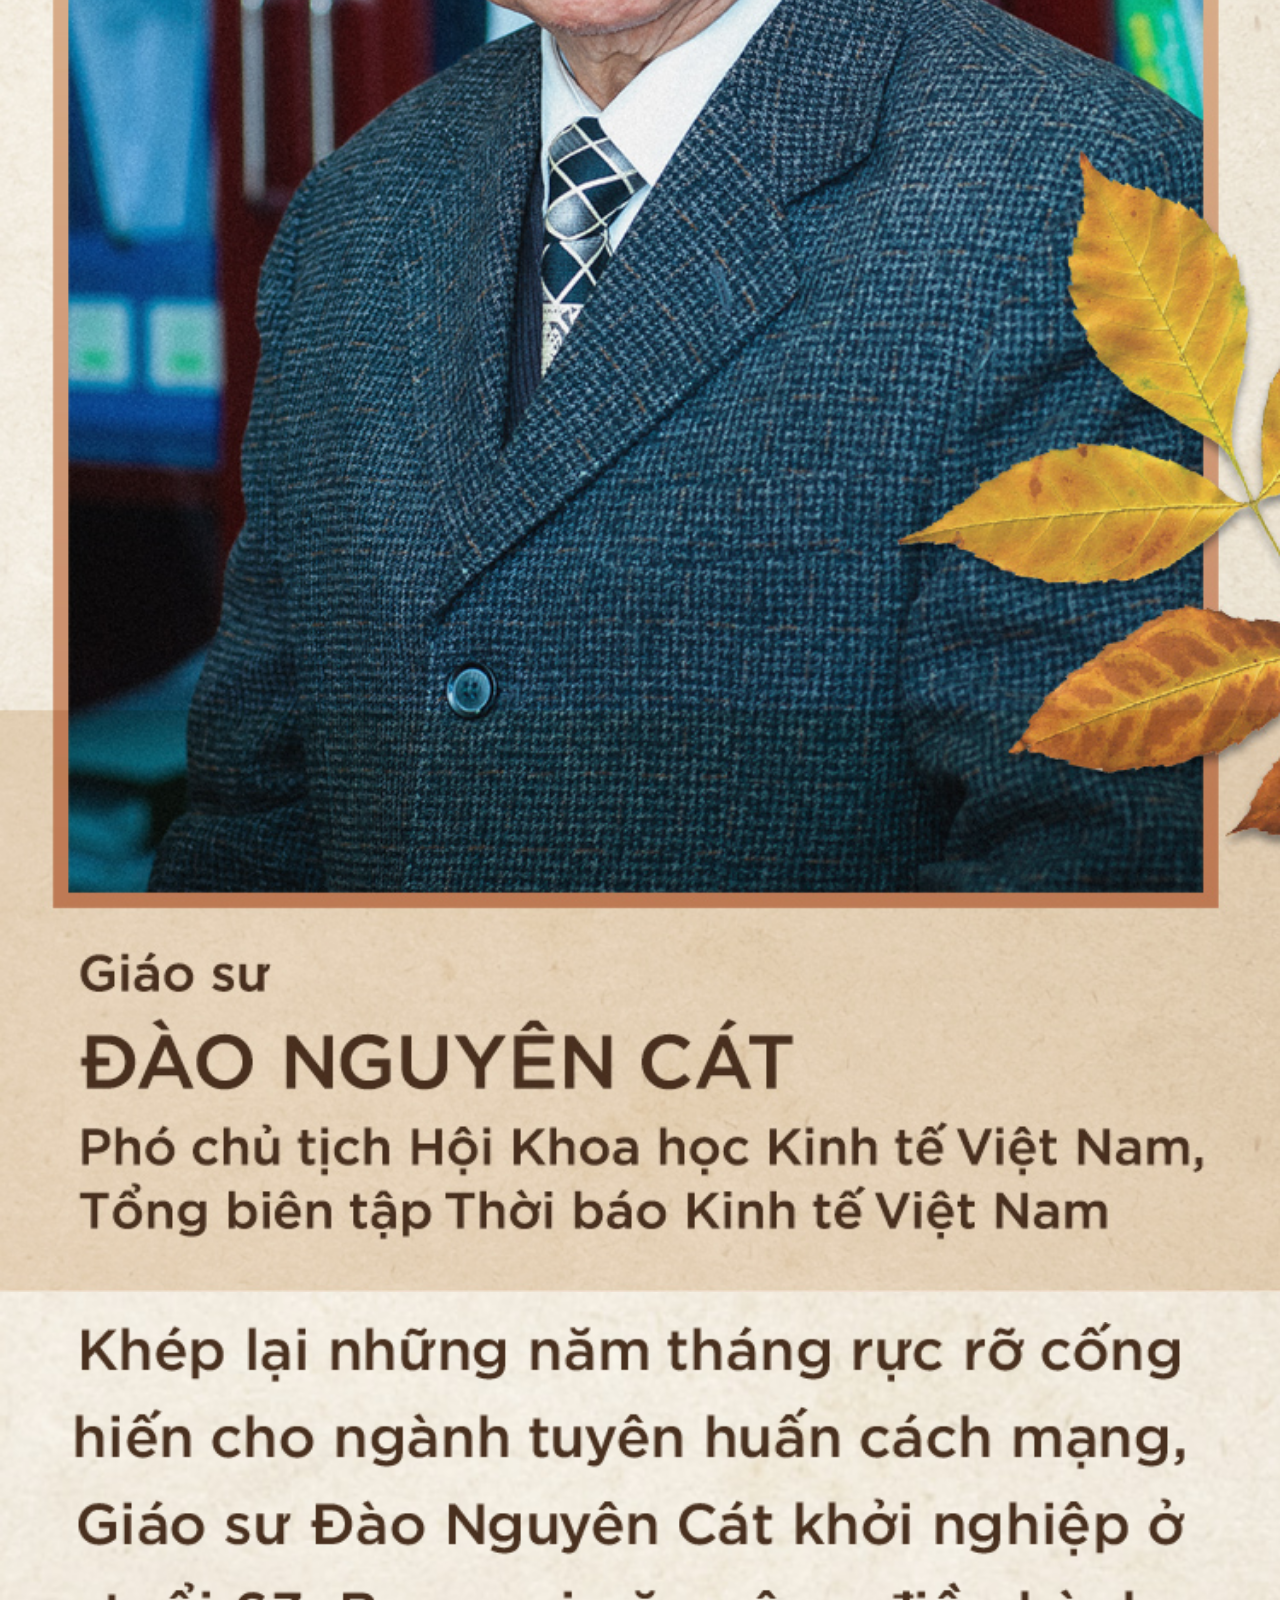
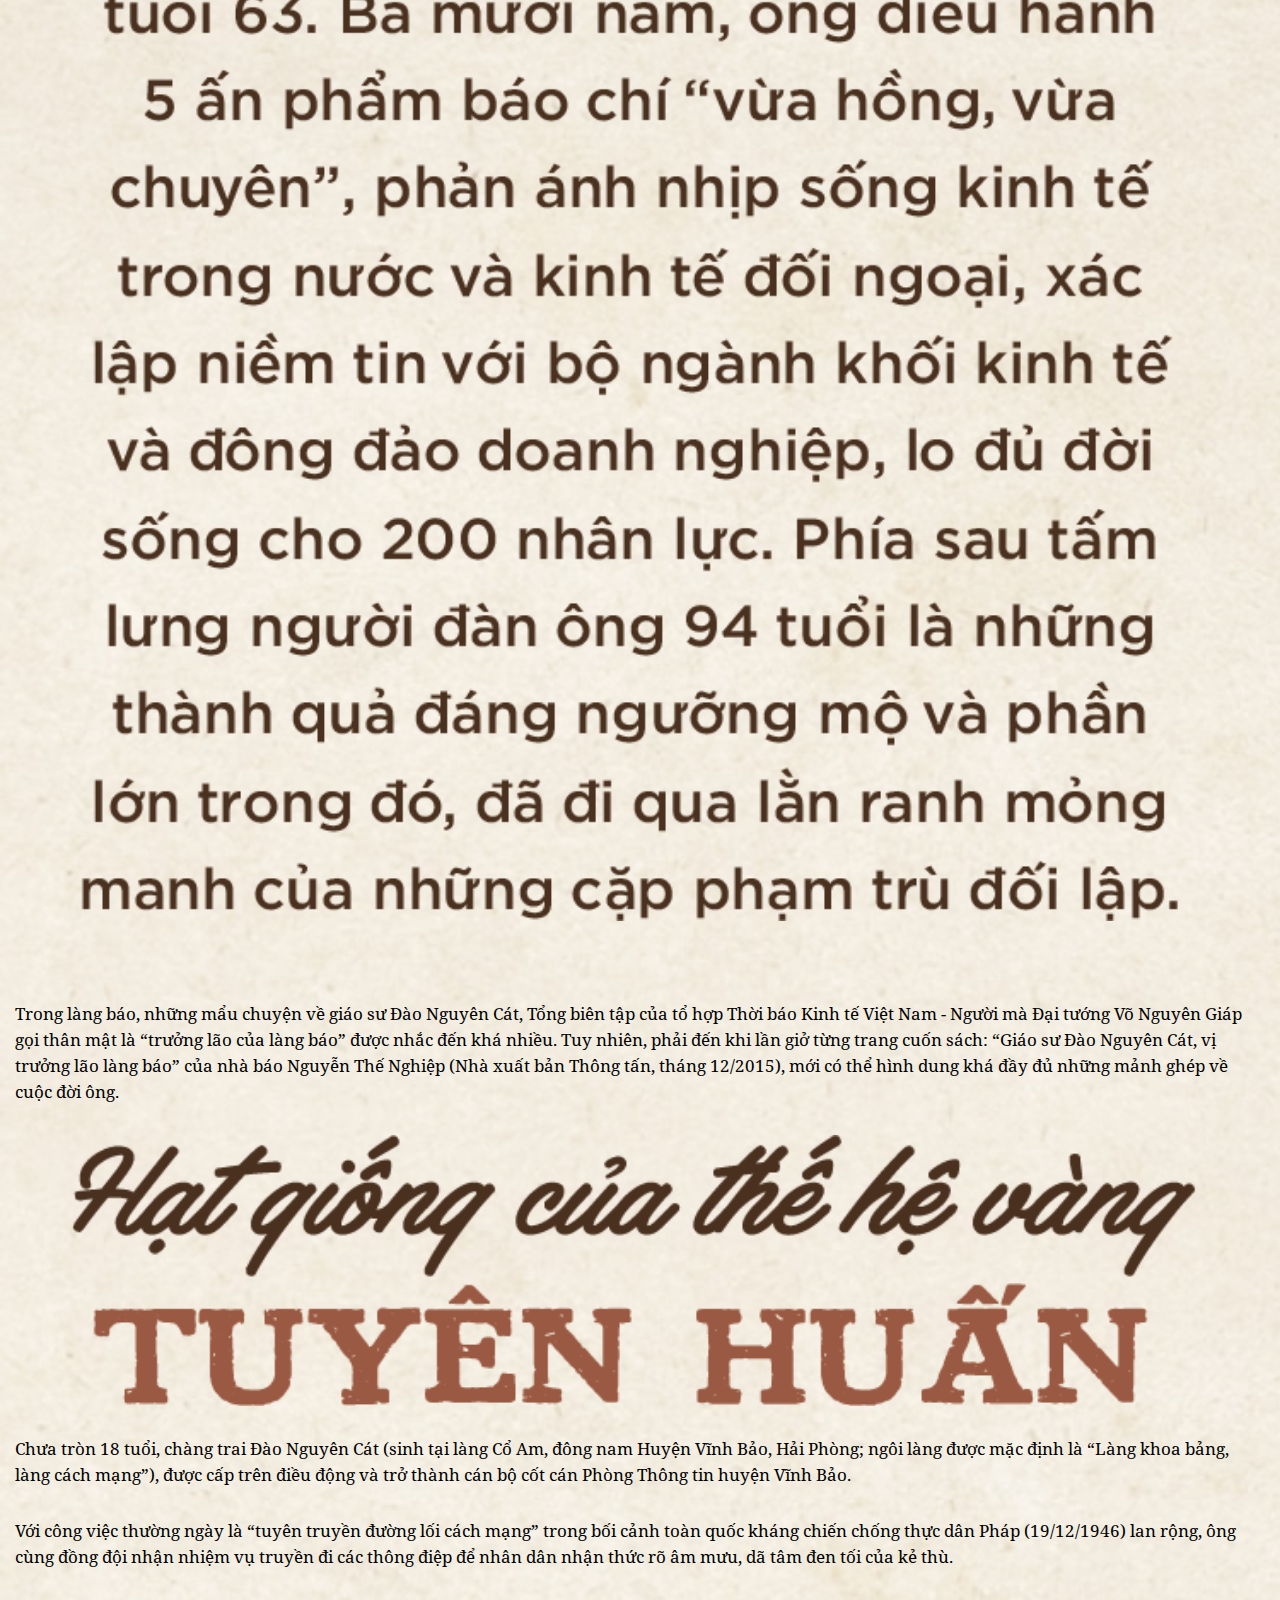
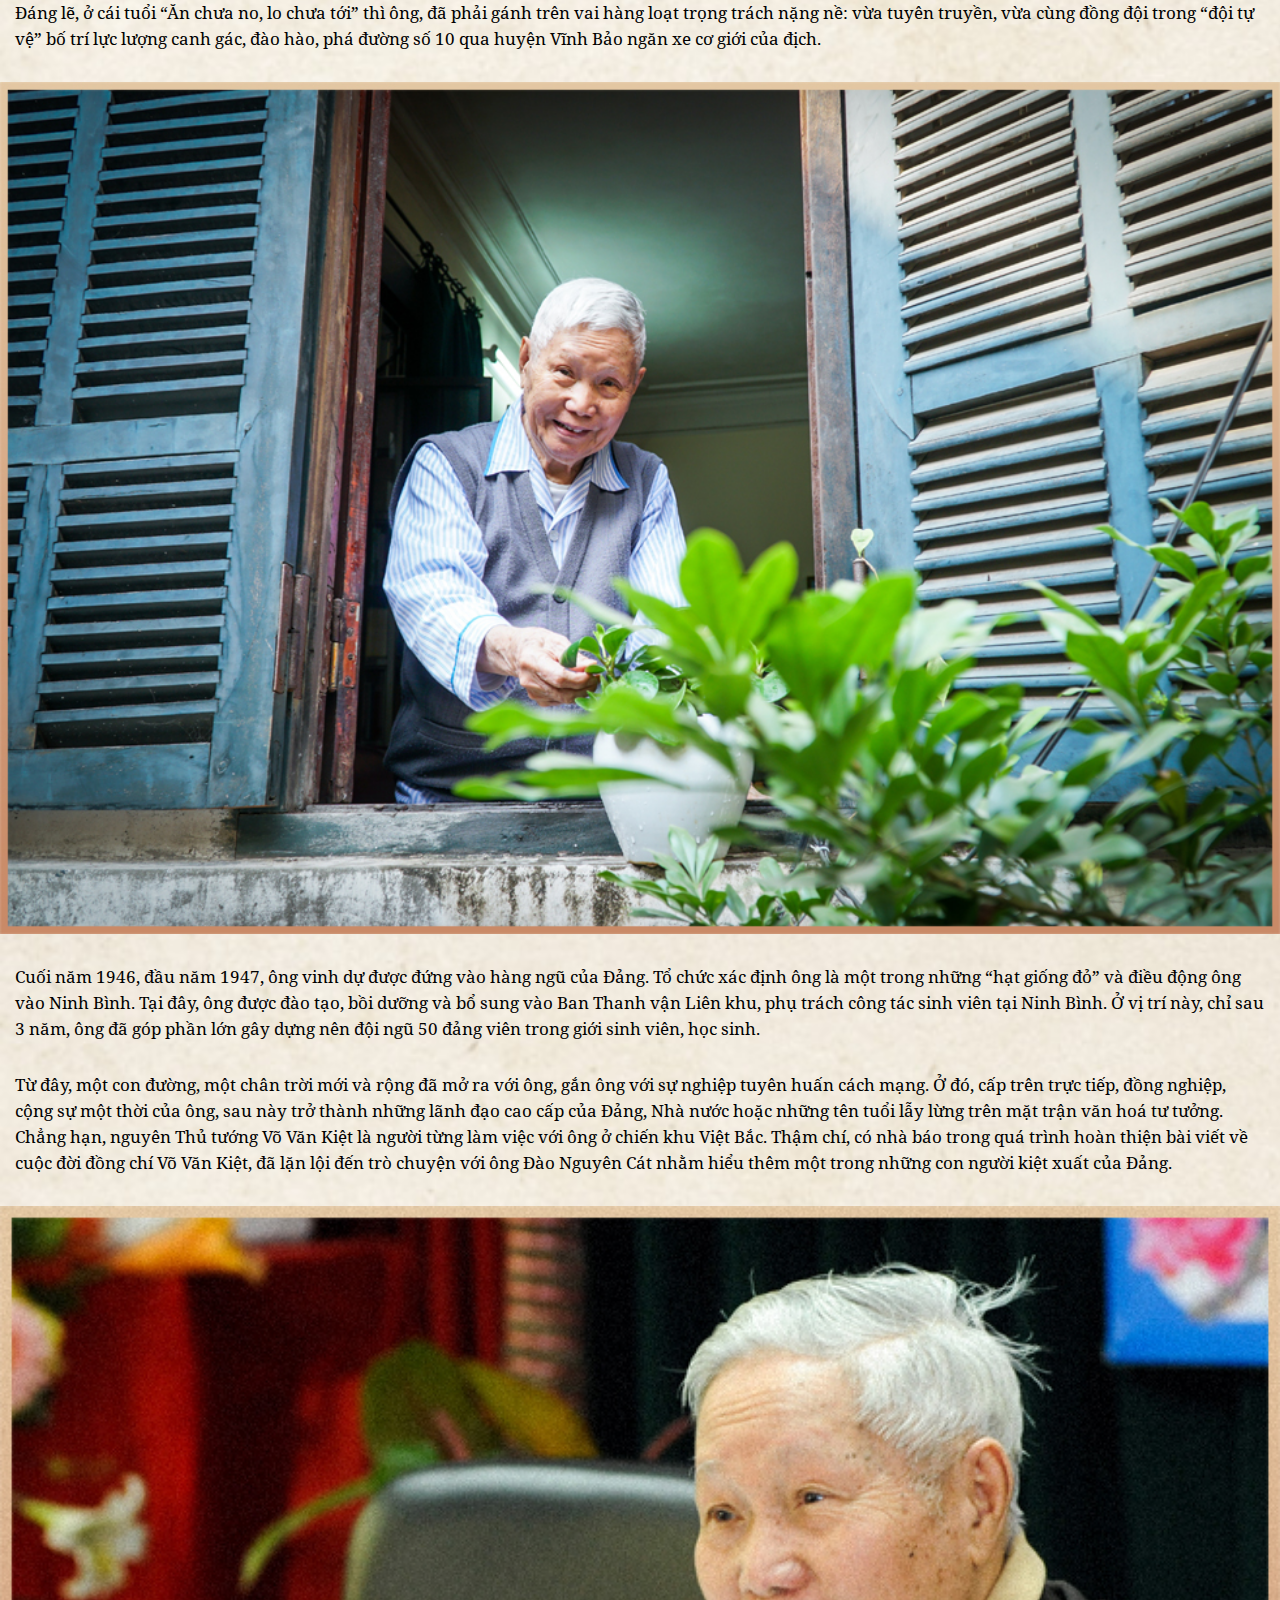
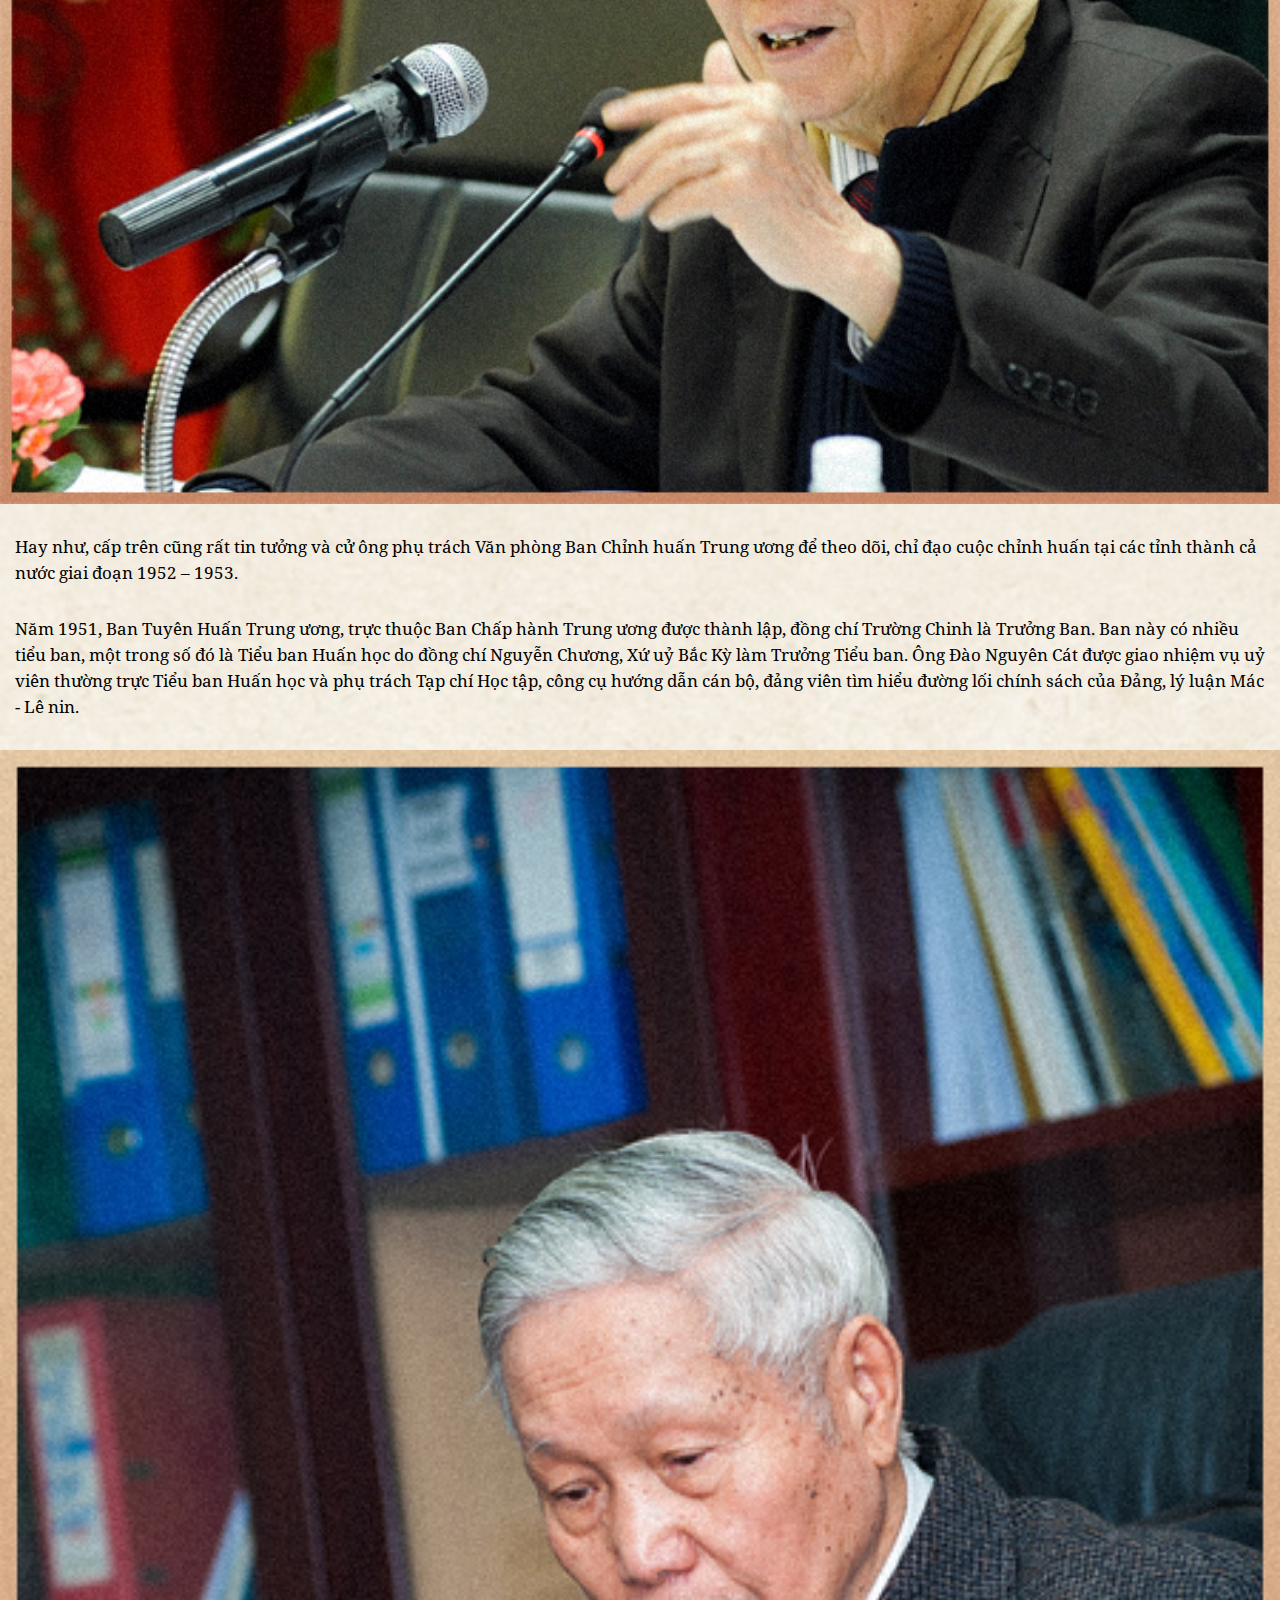
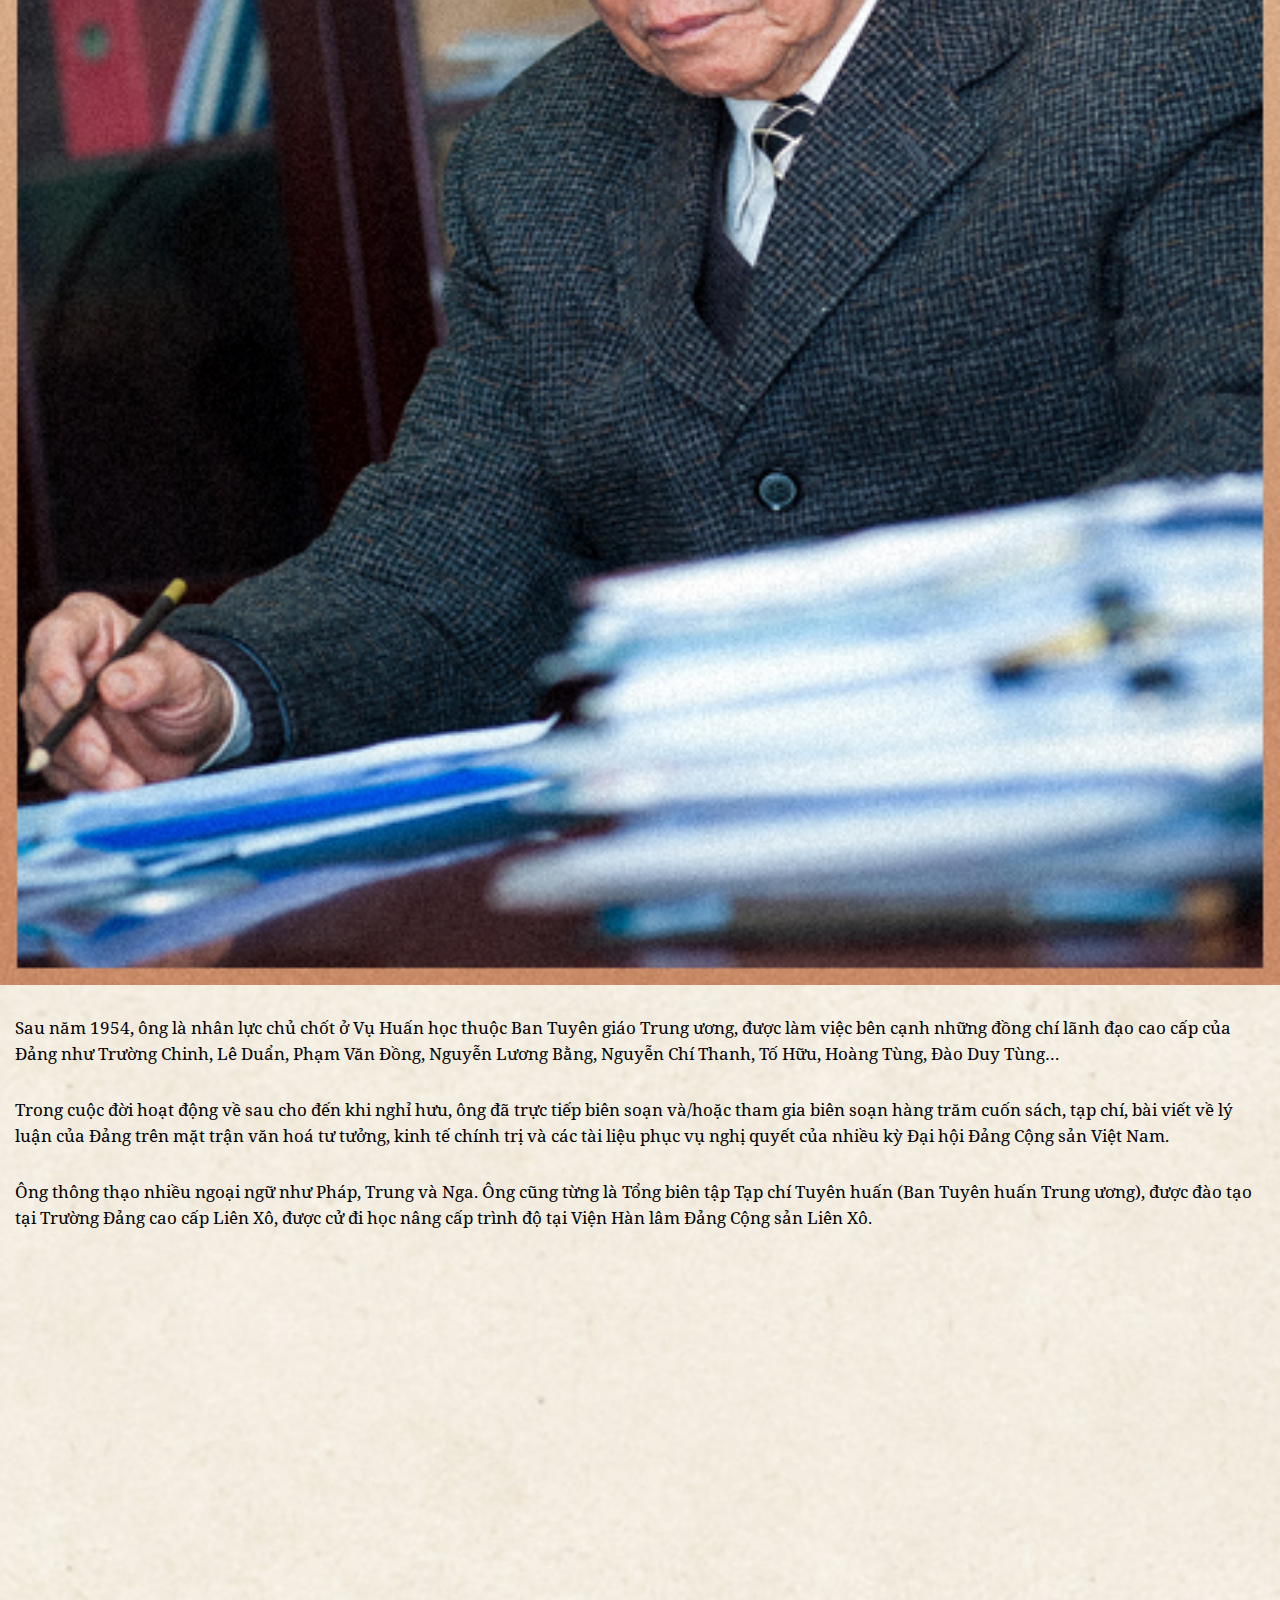
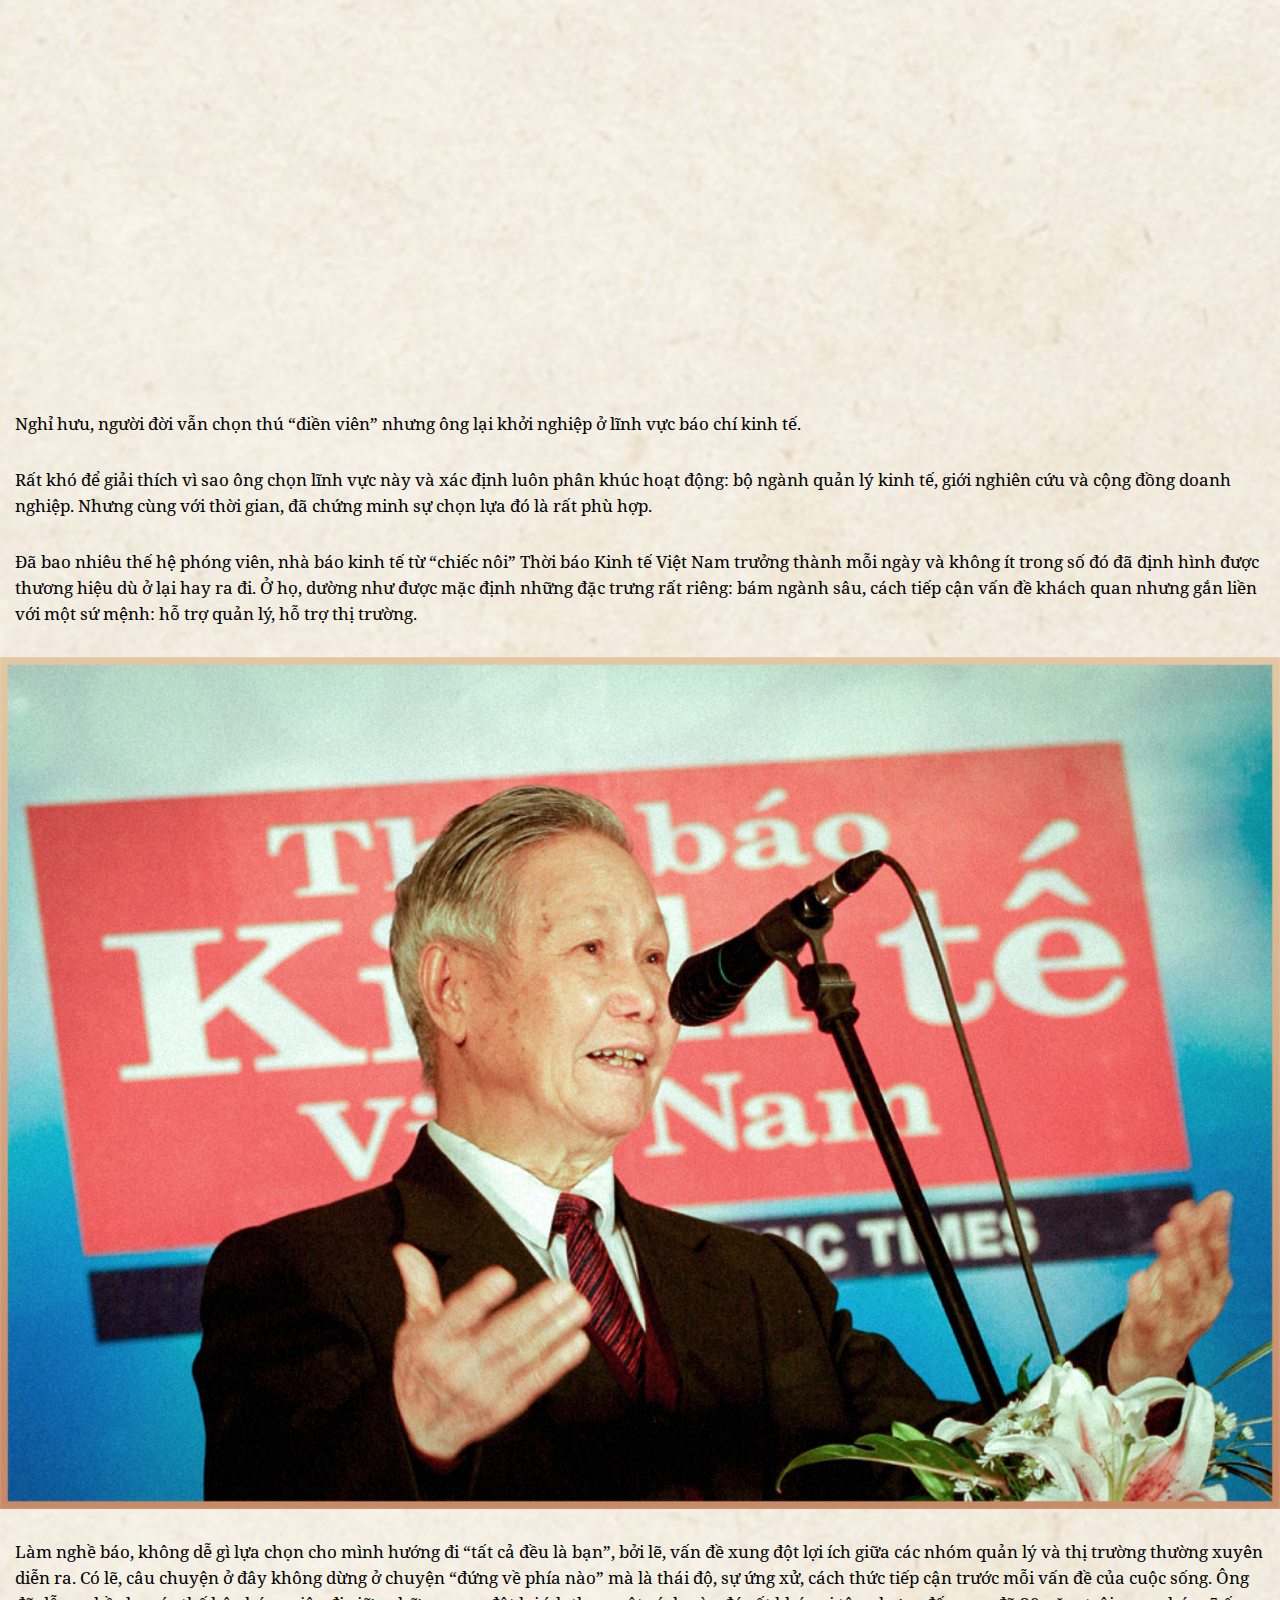
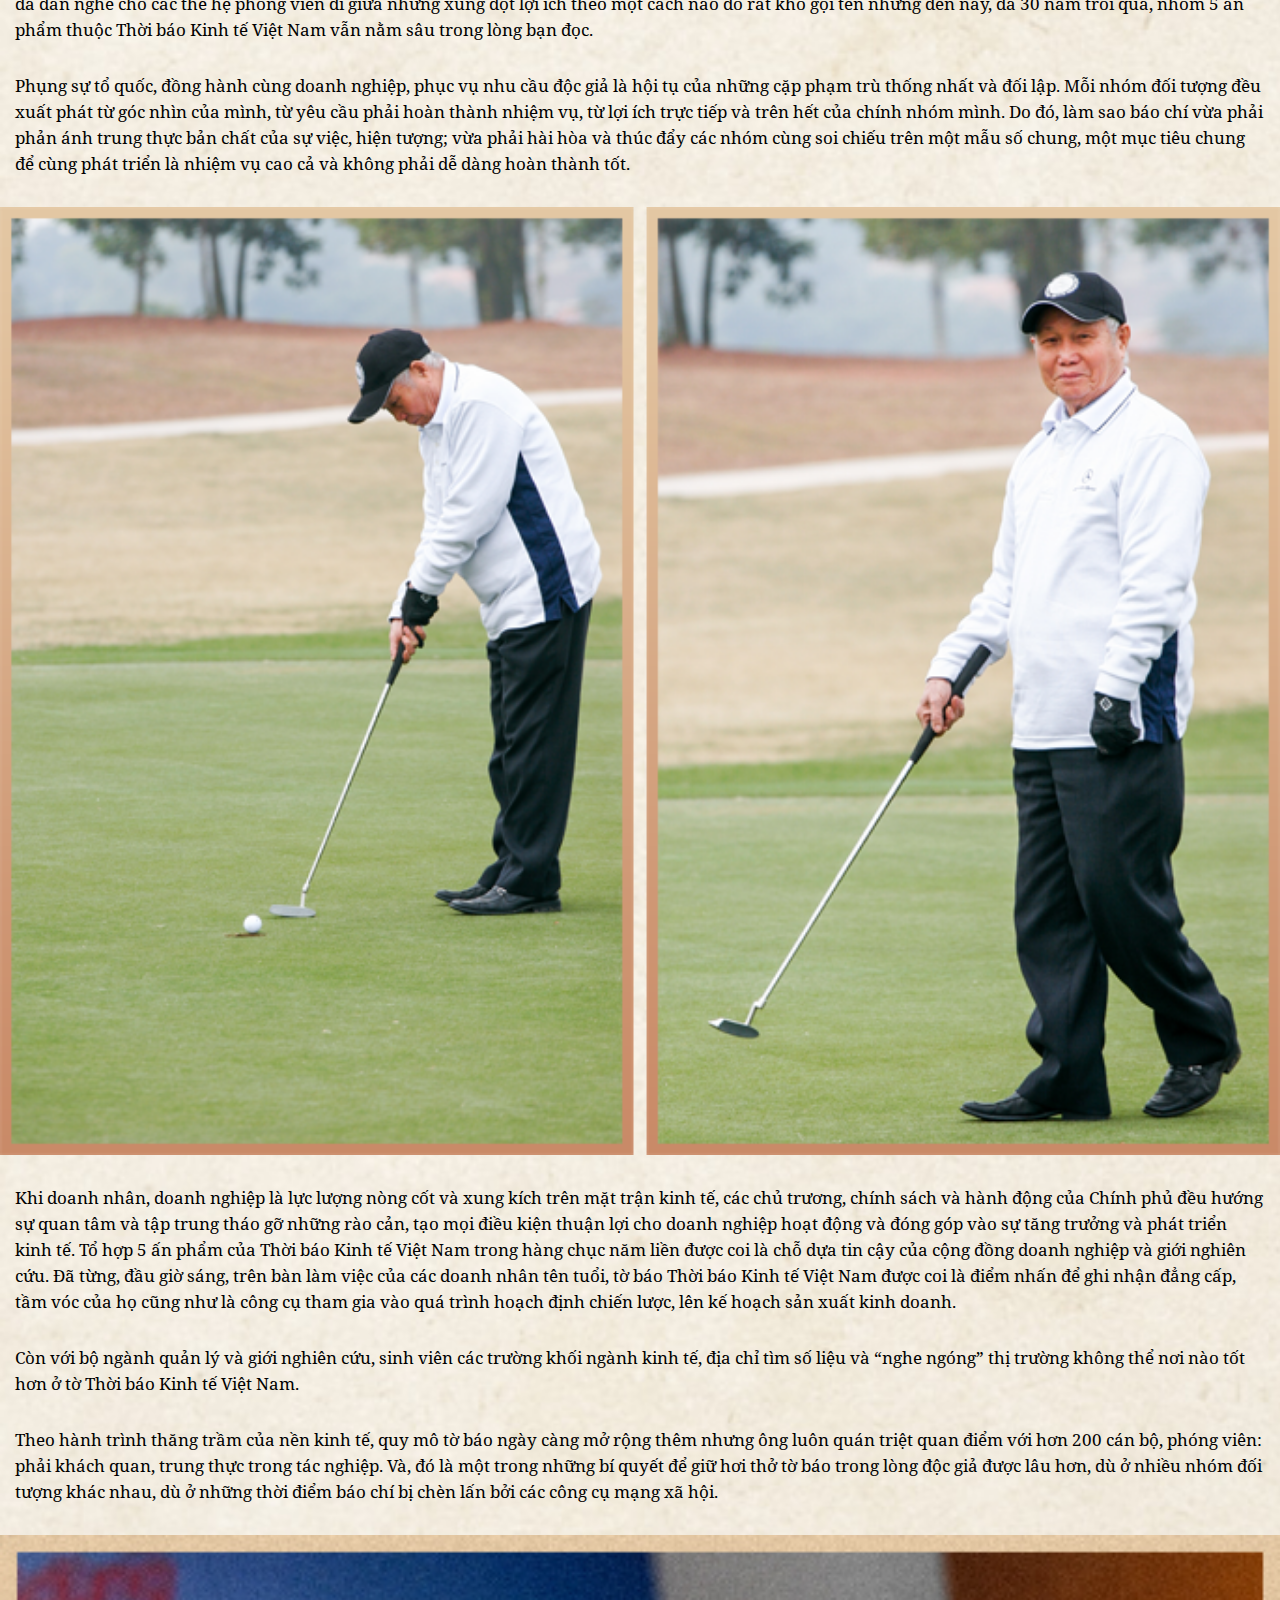
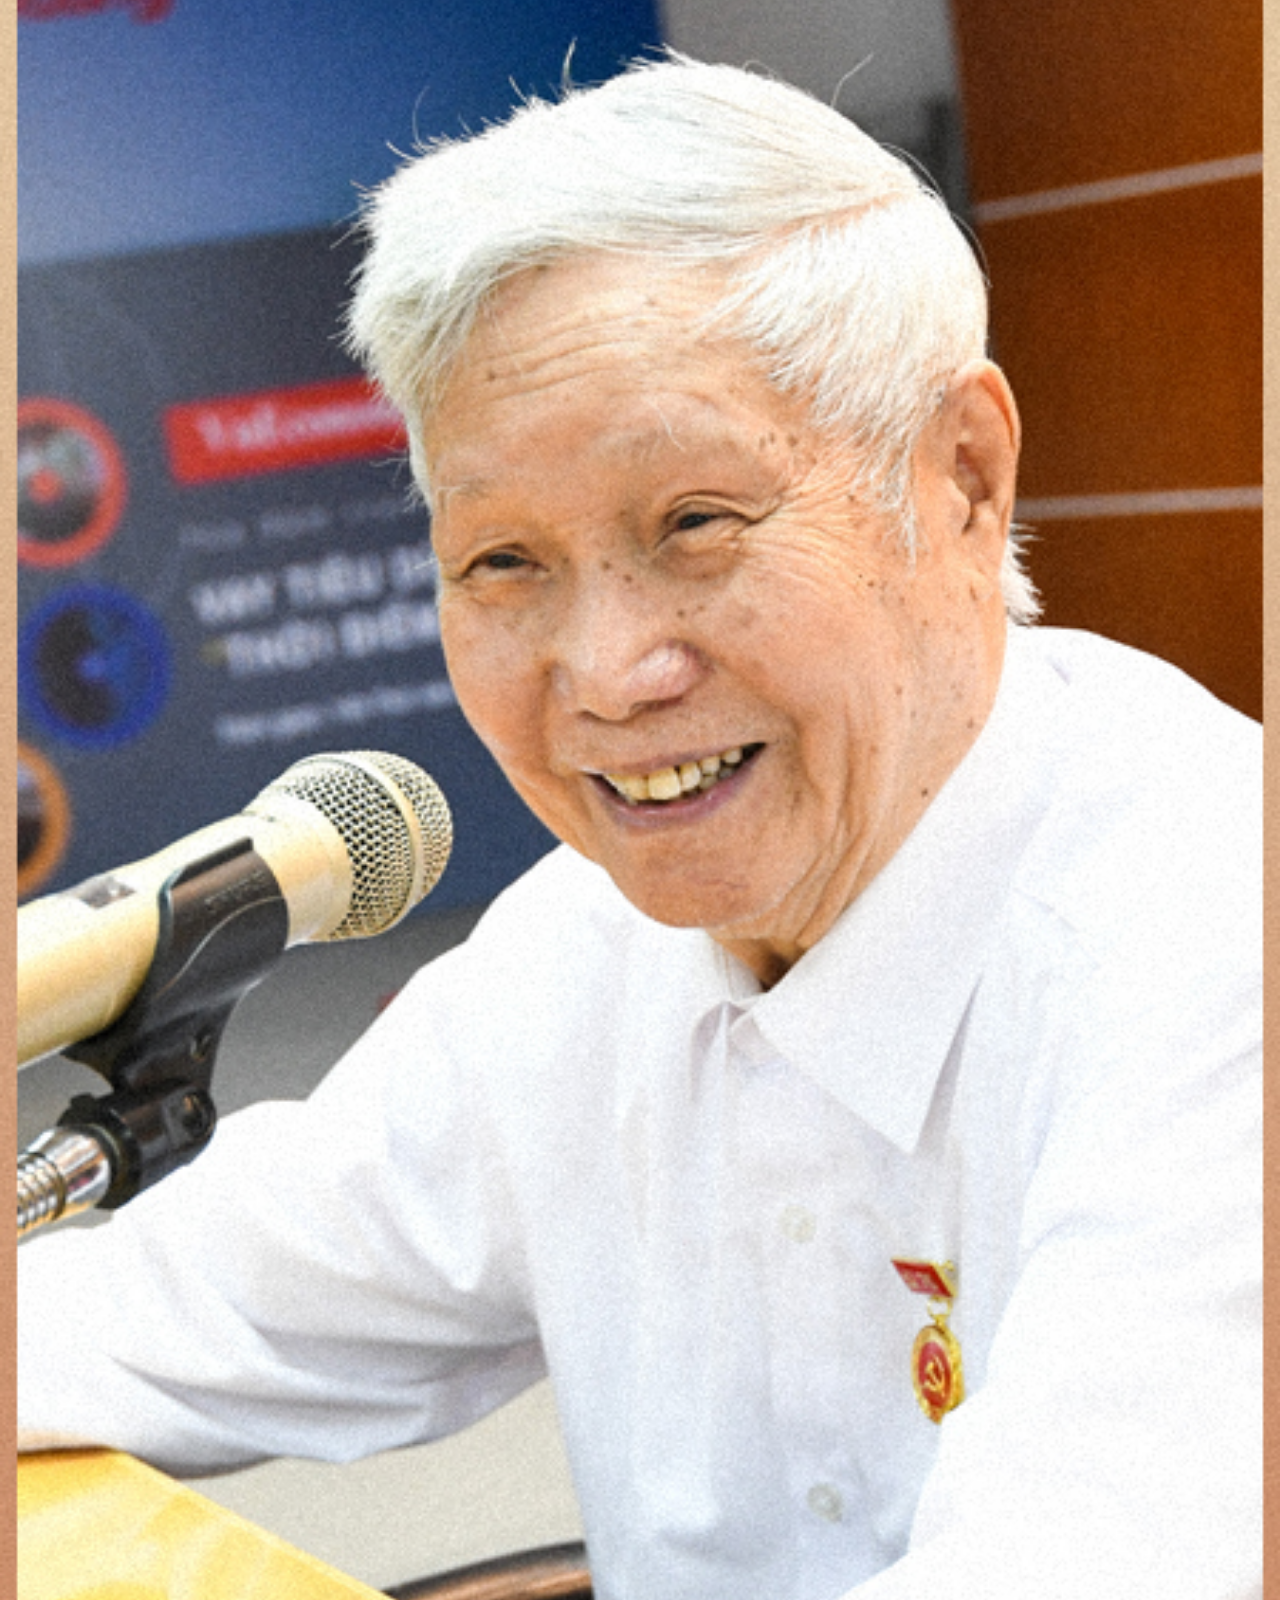
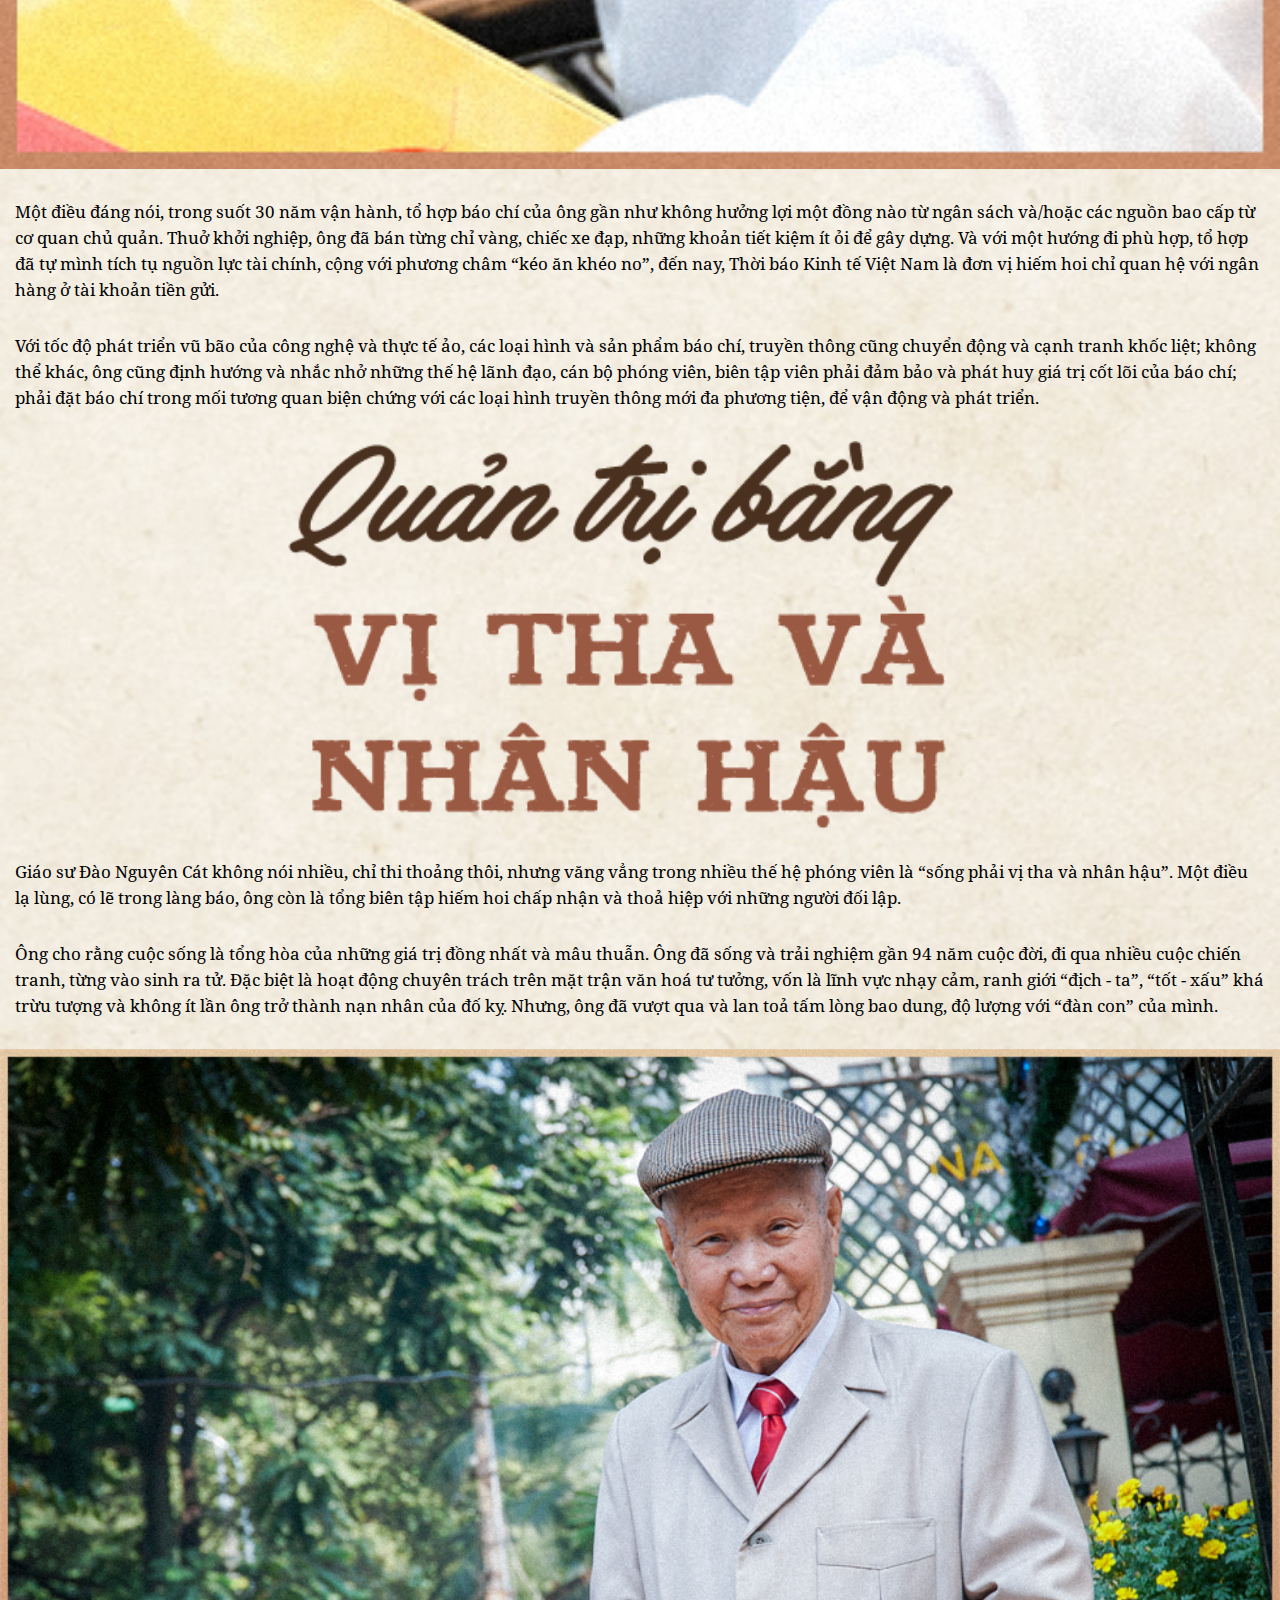
==== commit bd0709f4: "z" ====
--- a/mobile/index.html
+++ b/mobile/index.html
@@ -83,7 +83,7 @@
                 <p>Phụng sự tổ quốc, đồng hành cùng doanh nghiệp, phục vụ nhu cầu độc giả là hội tụ của những cặp phạm trù thống nhất và đối lập. Mỗi nhóm đối tượng đều xuất phát từ góc nhìn của mình, từ yêu cầu phải hoàn thành nhiệm vụ, từ lợi ích trực tiếp và trên hết của chính nhóm mình. Do đó, làm sao báo chí vừa phải phản ánh trung thực bản chất của sự việc, hiện tượng; vừa phải hài hòa và thúc đẩy các nhóm cùng soi chiếu trên một mẫu số chung, một mục tiêu chung để cùng phát triển là nhiệm vụ cao cả và không phải dễ dàng hoàn thành tốt.</p>
             </div>
 
-            <img src="images/img-5.jpg" alt="">
+            <img src="images/img-5.png" alt="">
 
             <div class="emag-content">
                 <p>Khi doanh nhân, doanh nghiệp là lực lượng nòng cốt và xung kích trên mặt trận kinh tế, các chủ trương, chính sách và hành động của Chính phủ đều hướng sự quan tâm và tập trung tháo gỡ những rào cản, tạo mọi điều kiện thuận lợi cho doanh nghiệp hoạt động và đóng góp vào sự tăng trưởng và phát triển kinh tế. Tổ hợp 5 ấn phẩm của Thời báo Kinh tế Việt Nam trong hàng chục năm liền được coi là chỗ dựa tin cậy của cộng đồng doanh nghiệp và giới nghiên cứu. Đã từng, đầu giờ sáng, trên bàn làm việc của các doanh nhân tên tuổi, tờ báo Thời báo Kinh tế Việt Nam được coi là điểm nhấn để ghi nhận đẳng cấp, tầm vóc của họ cũng như là công cụ tham gia vào quá trình hoạch định chiến lược, lên kế hoạch sản xuất kinh doanh.</p>
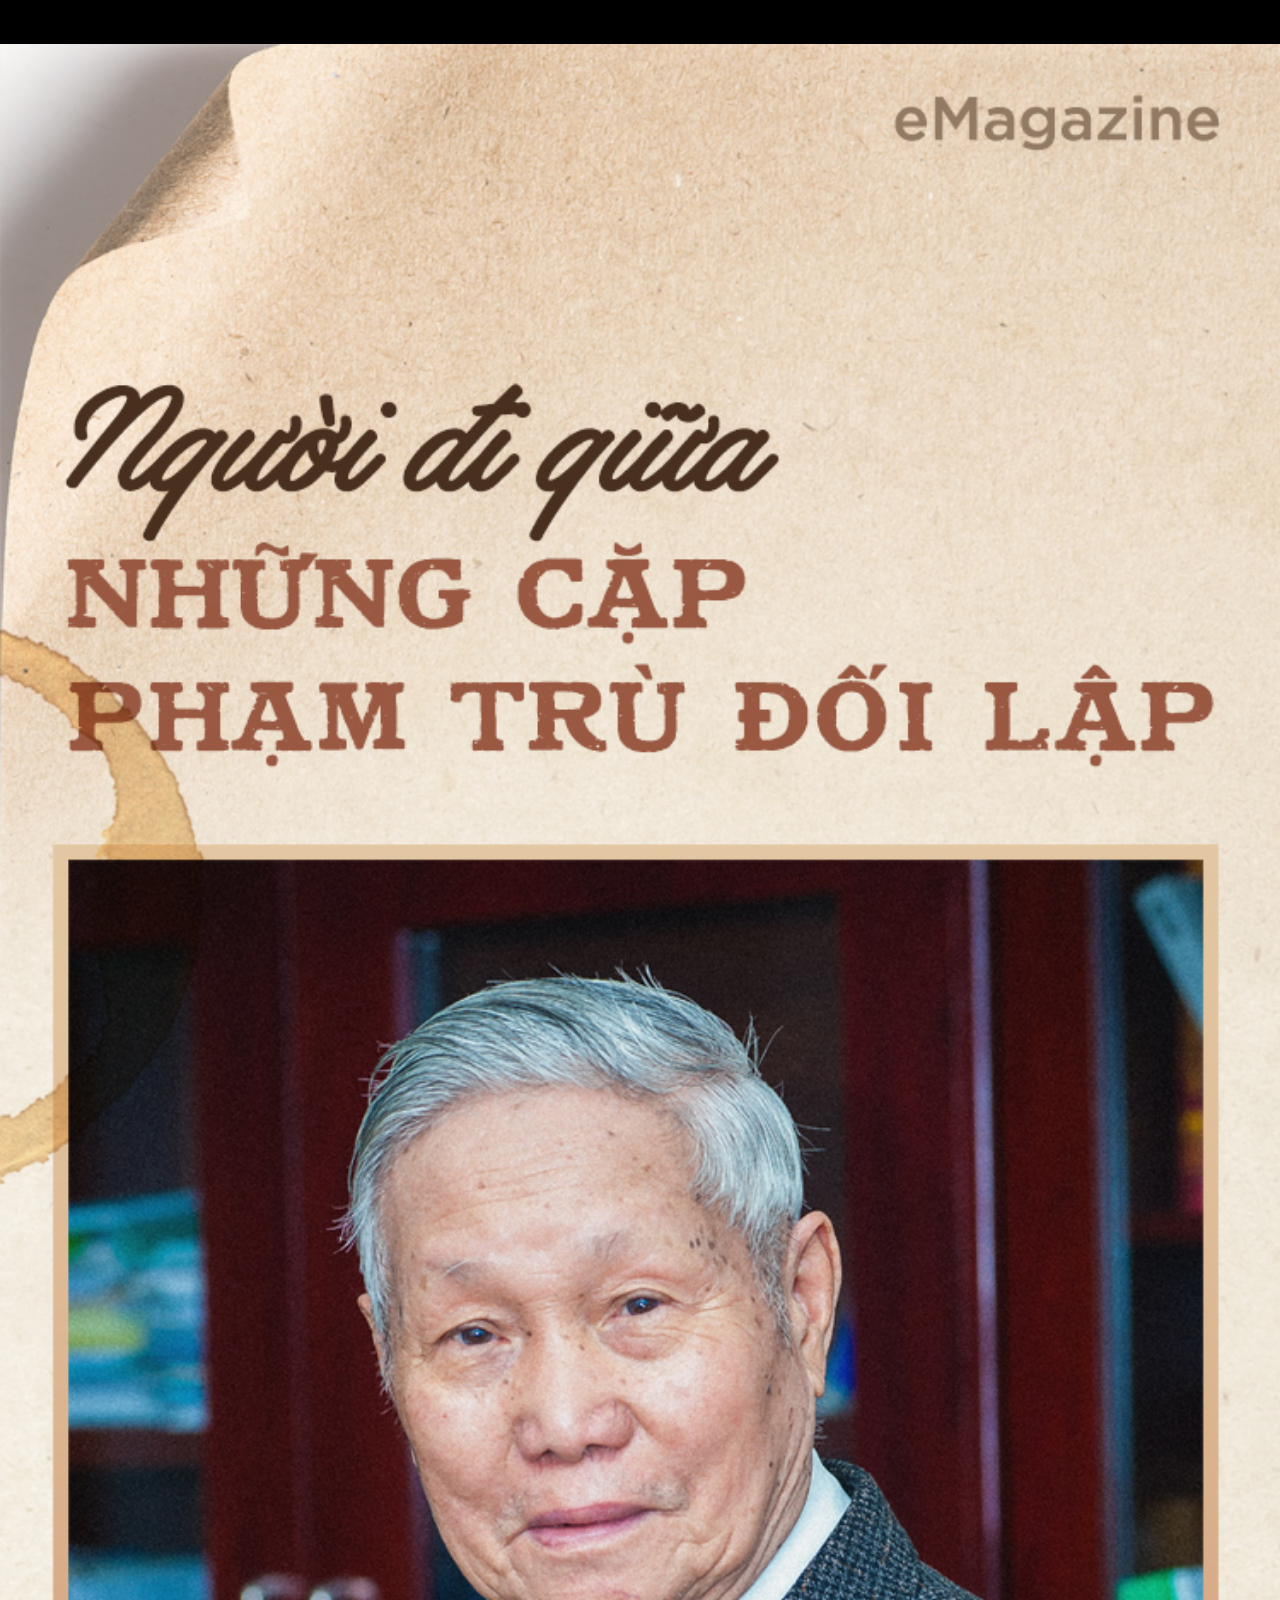
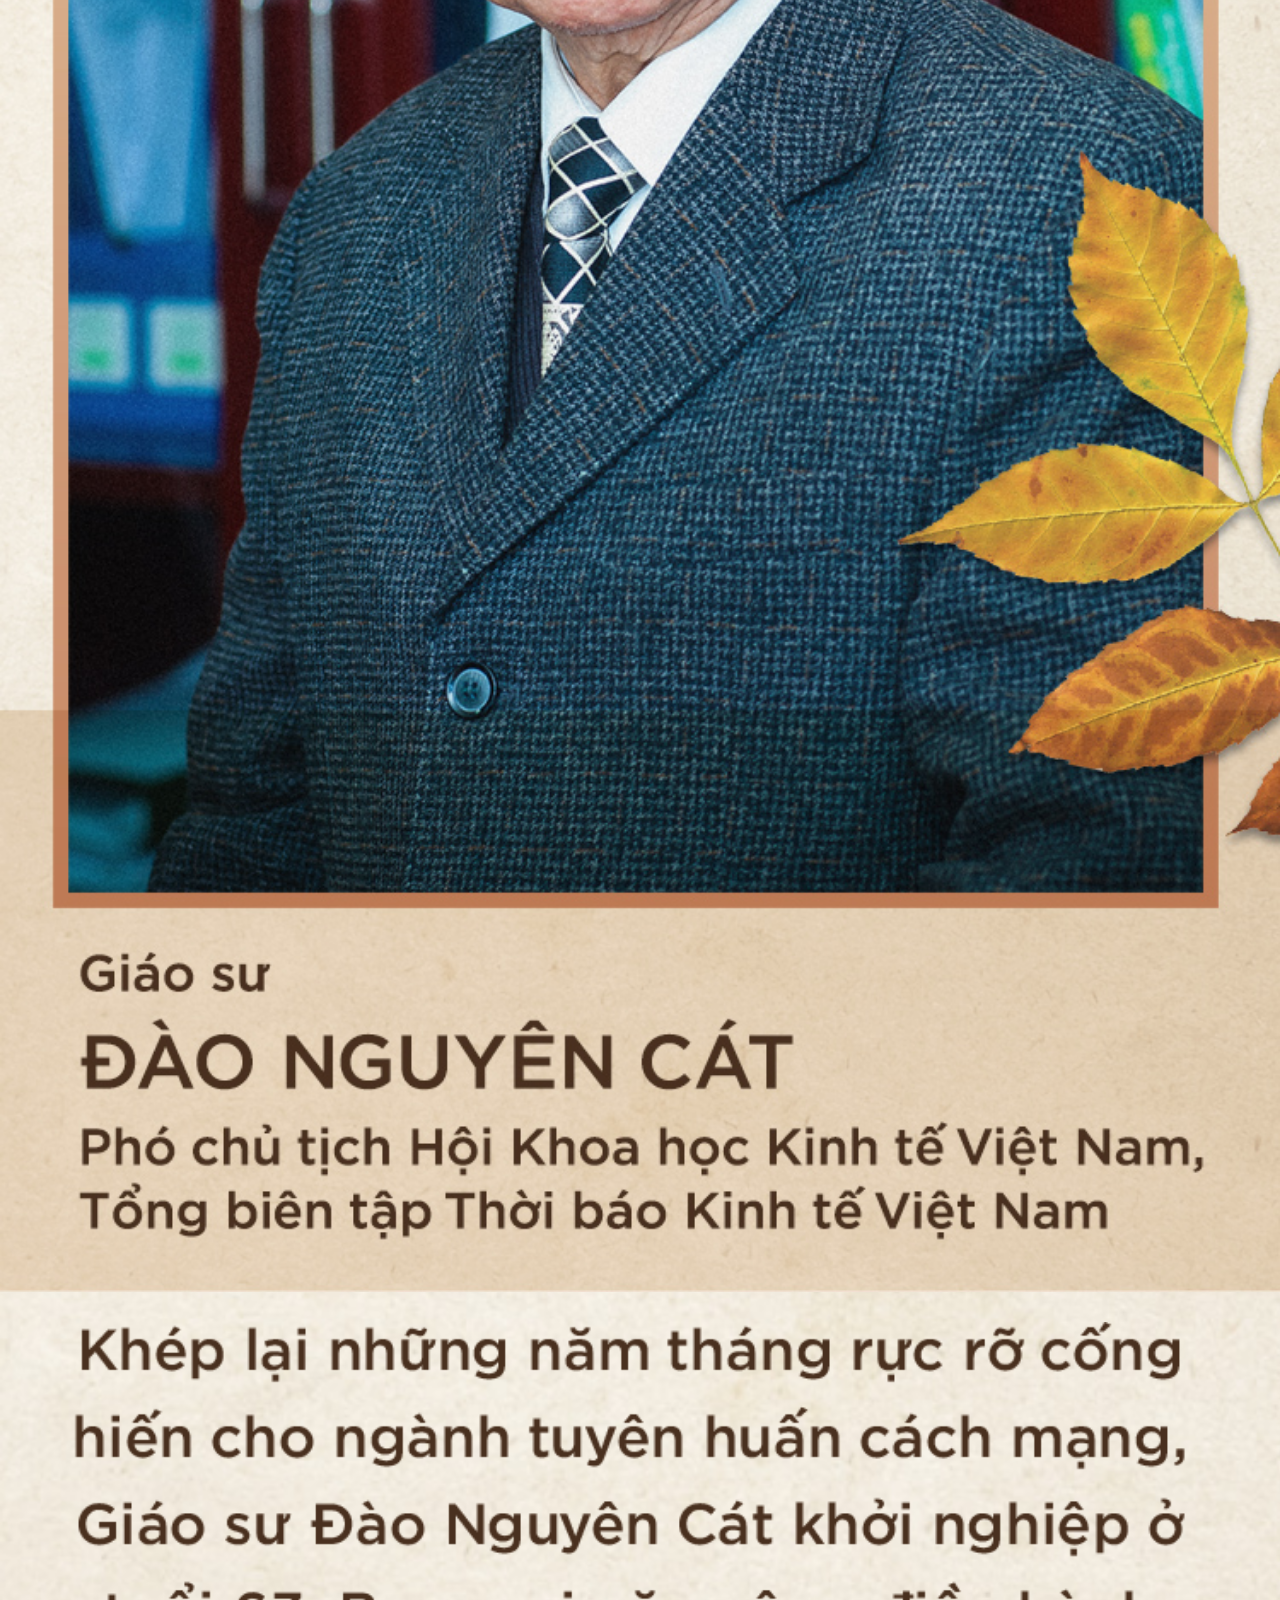
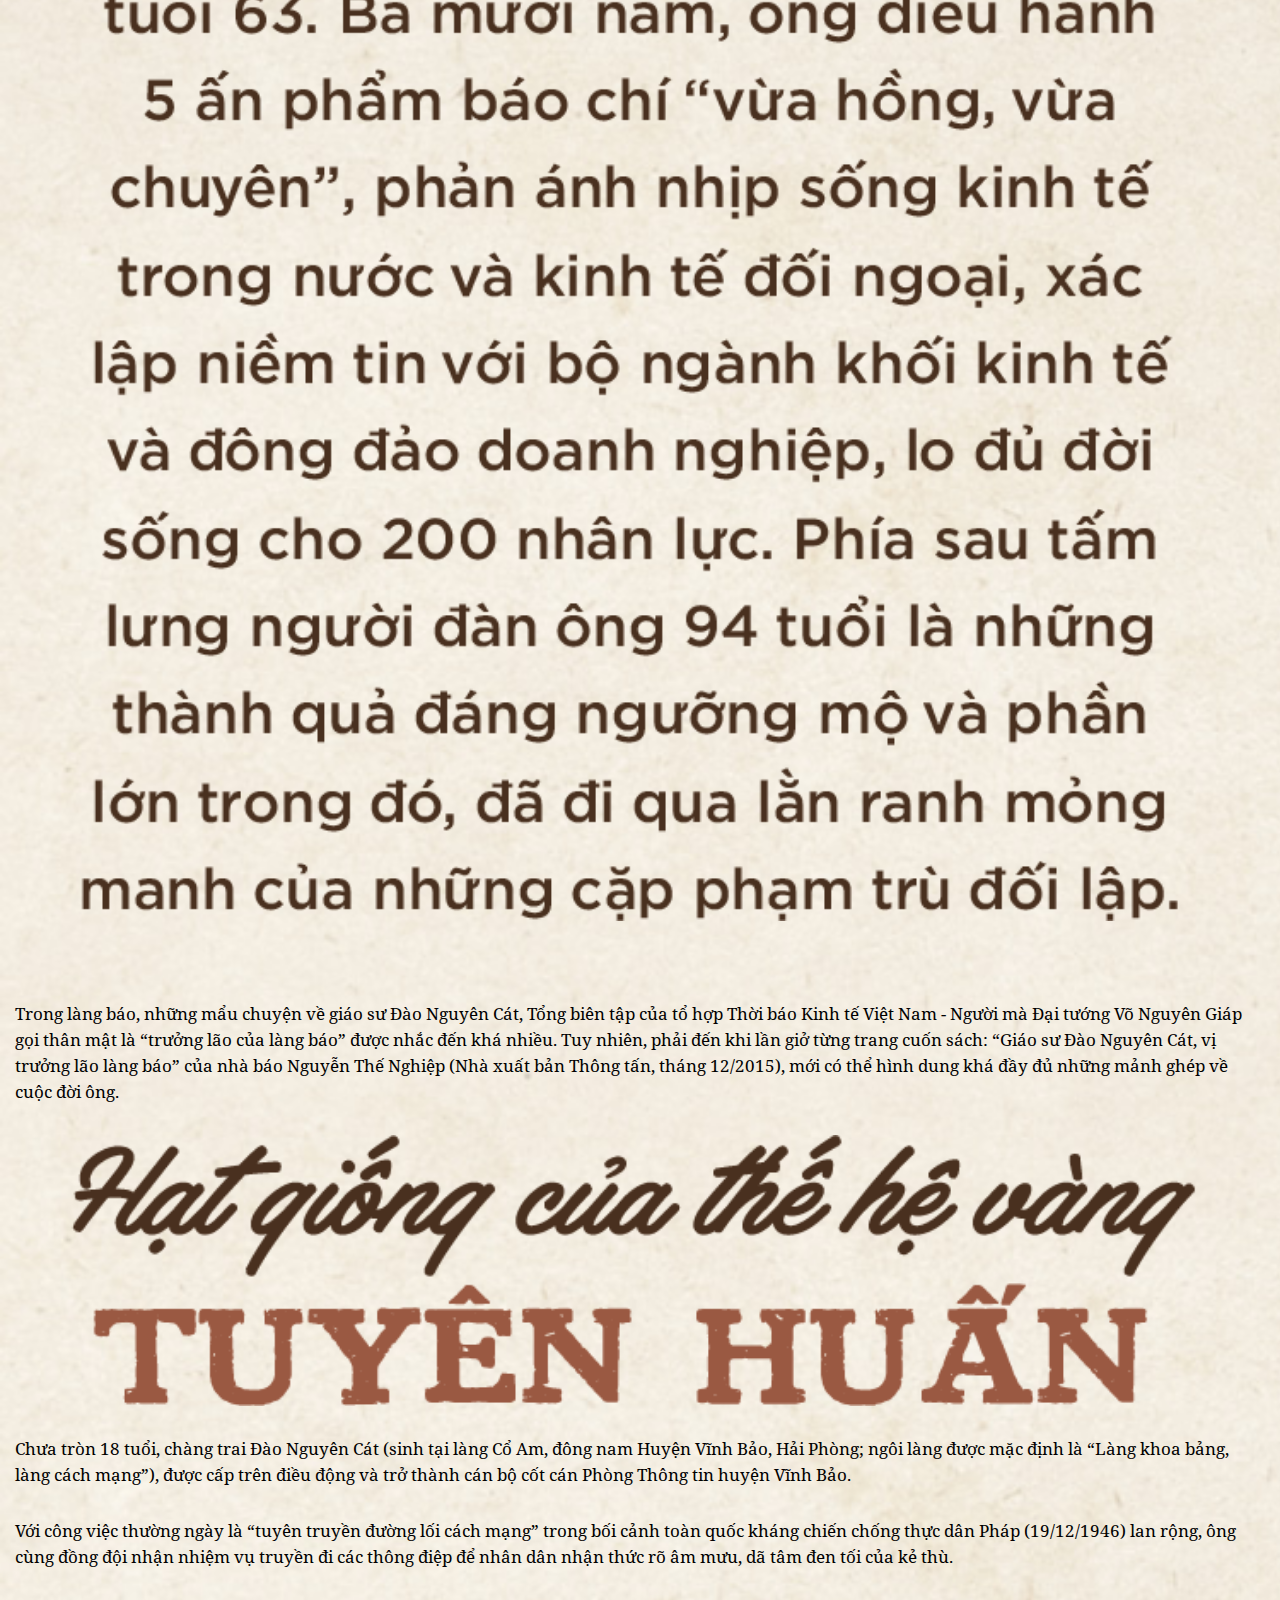
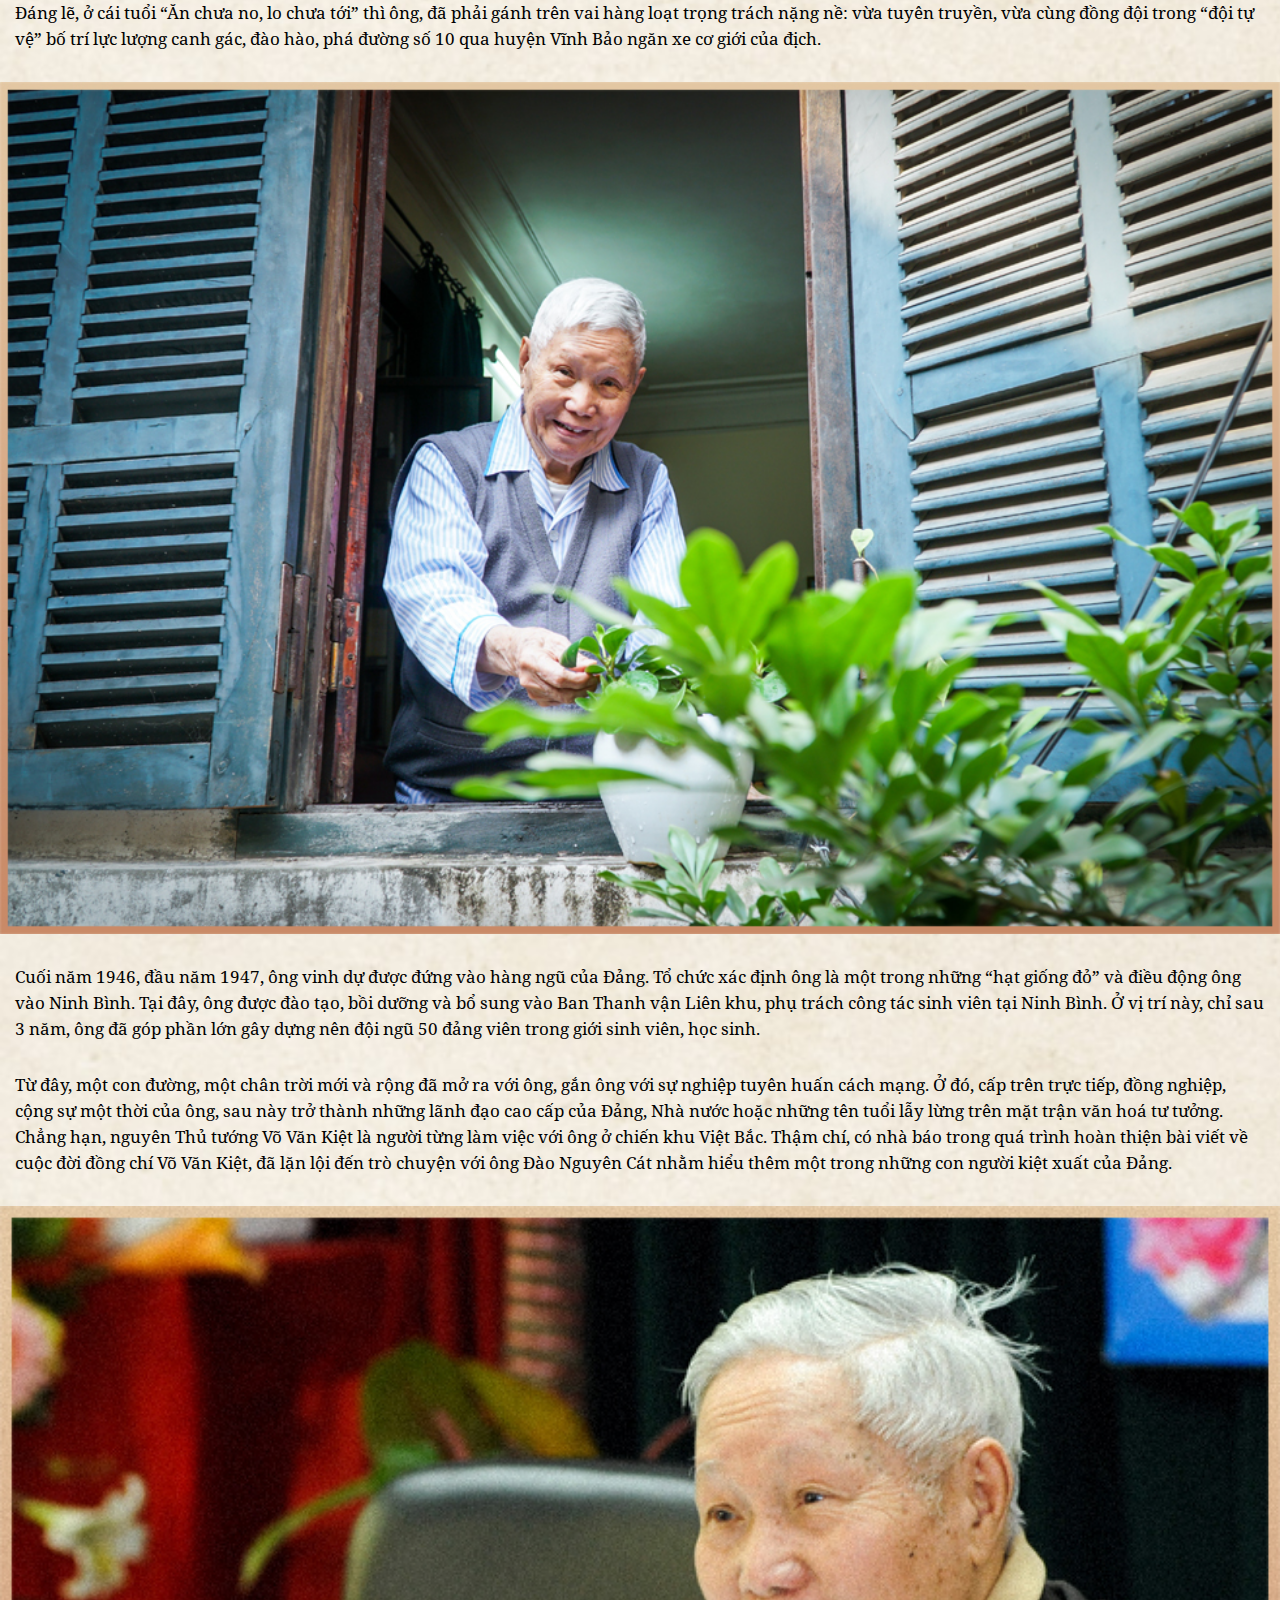
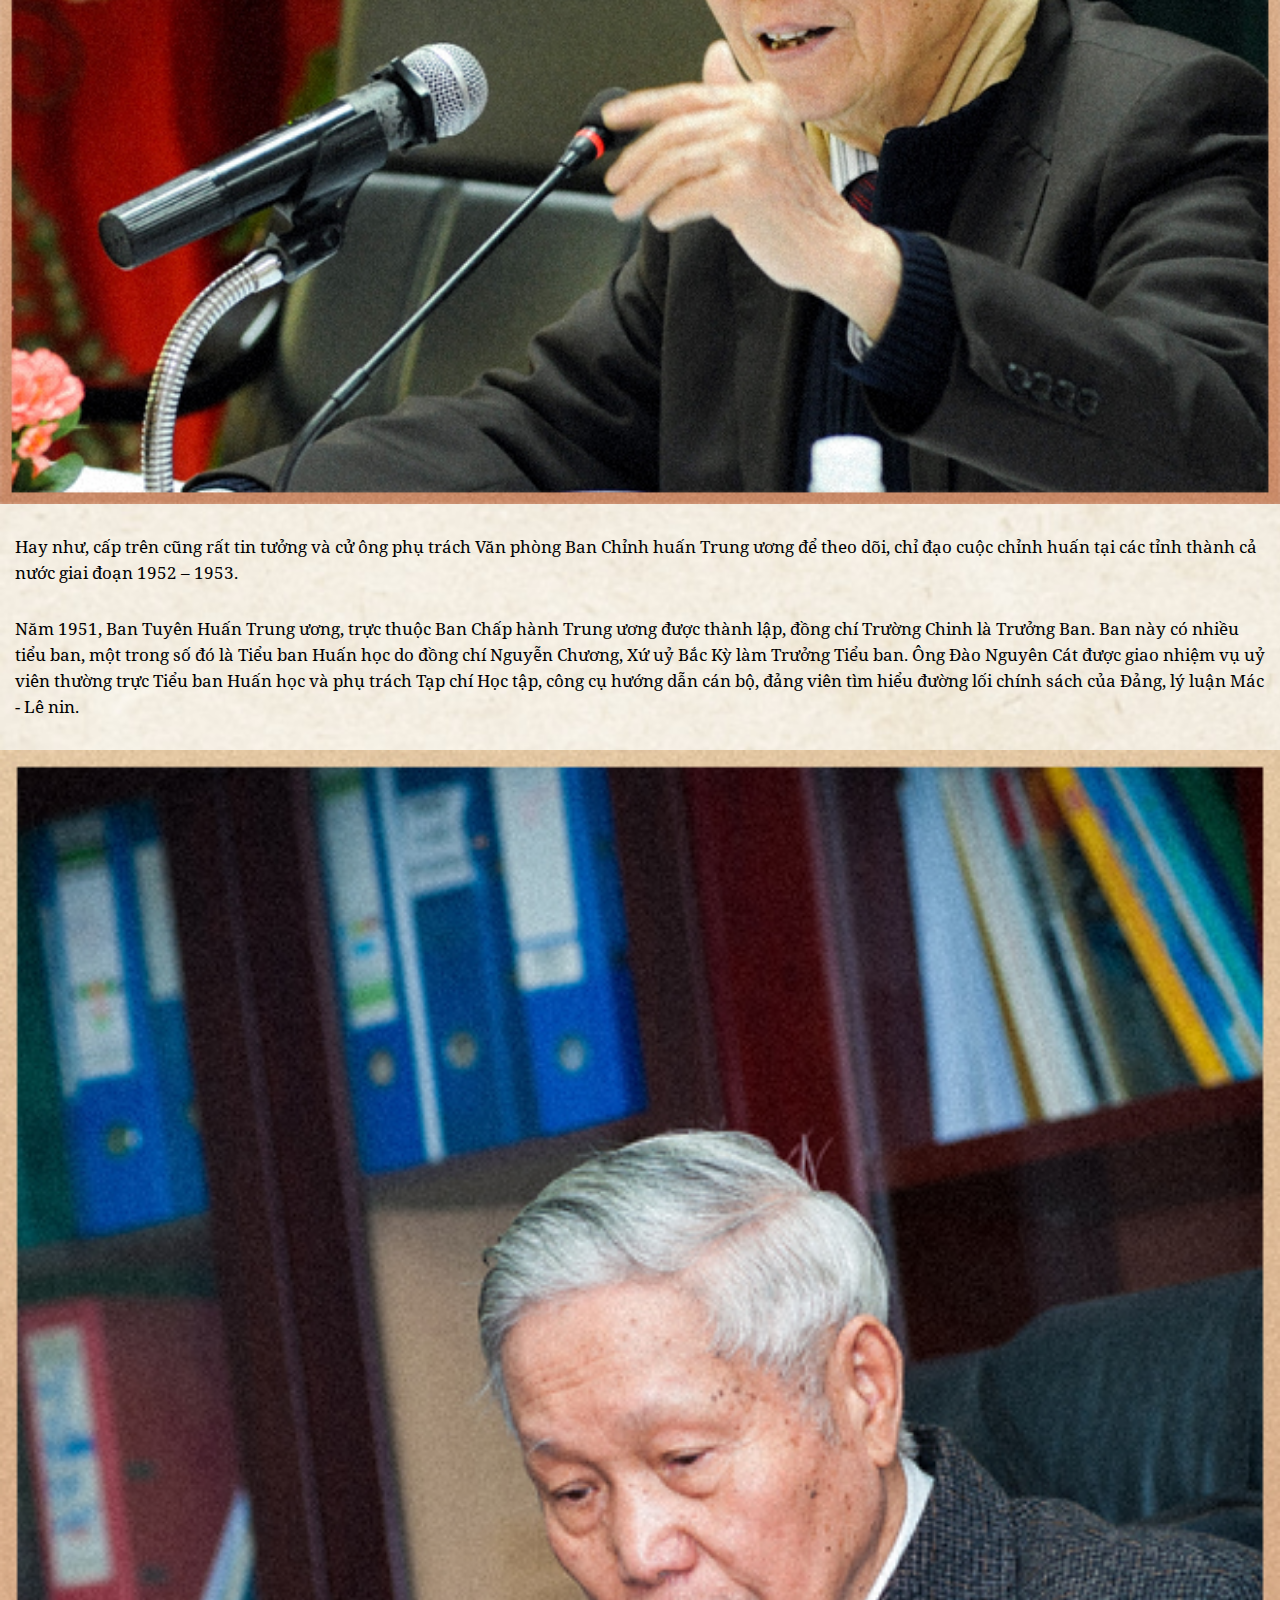
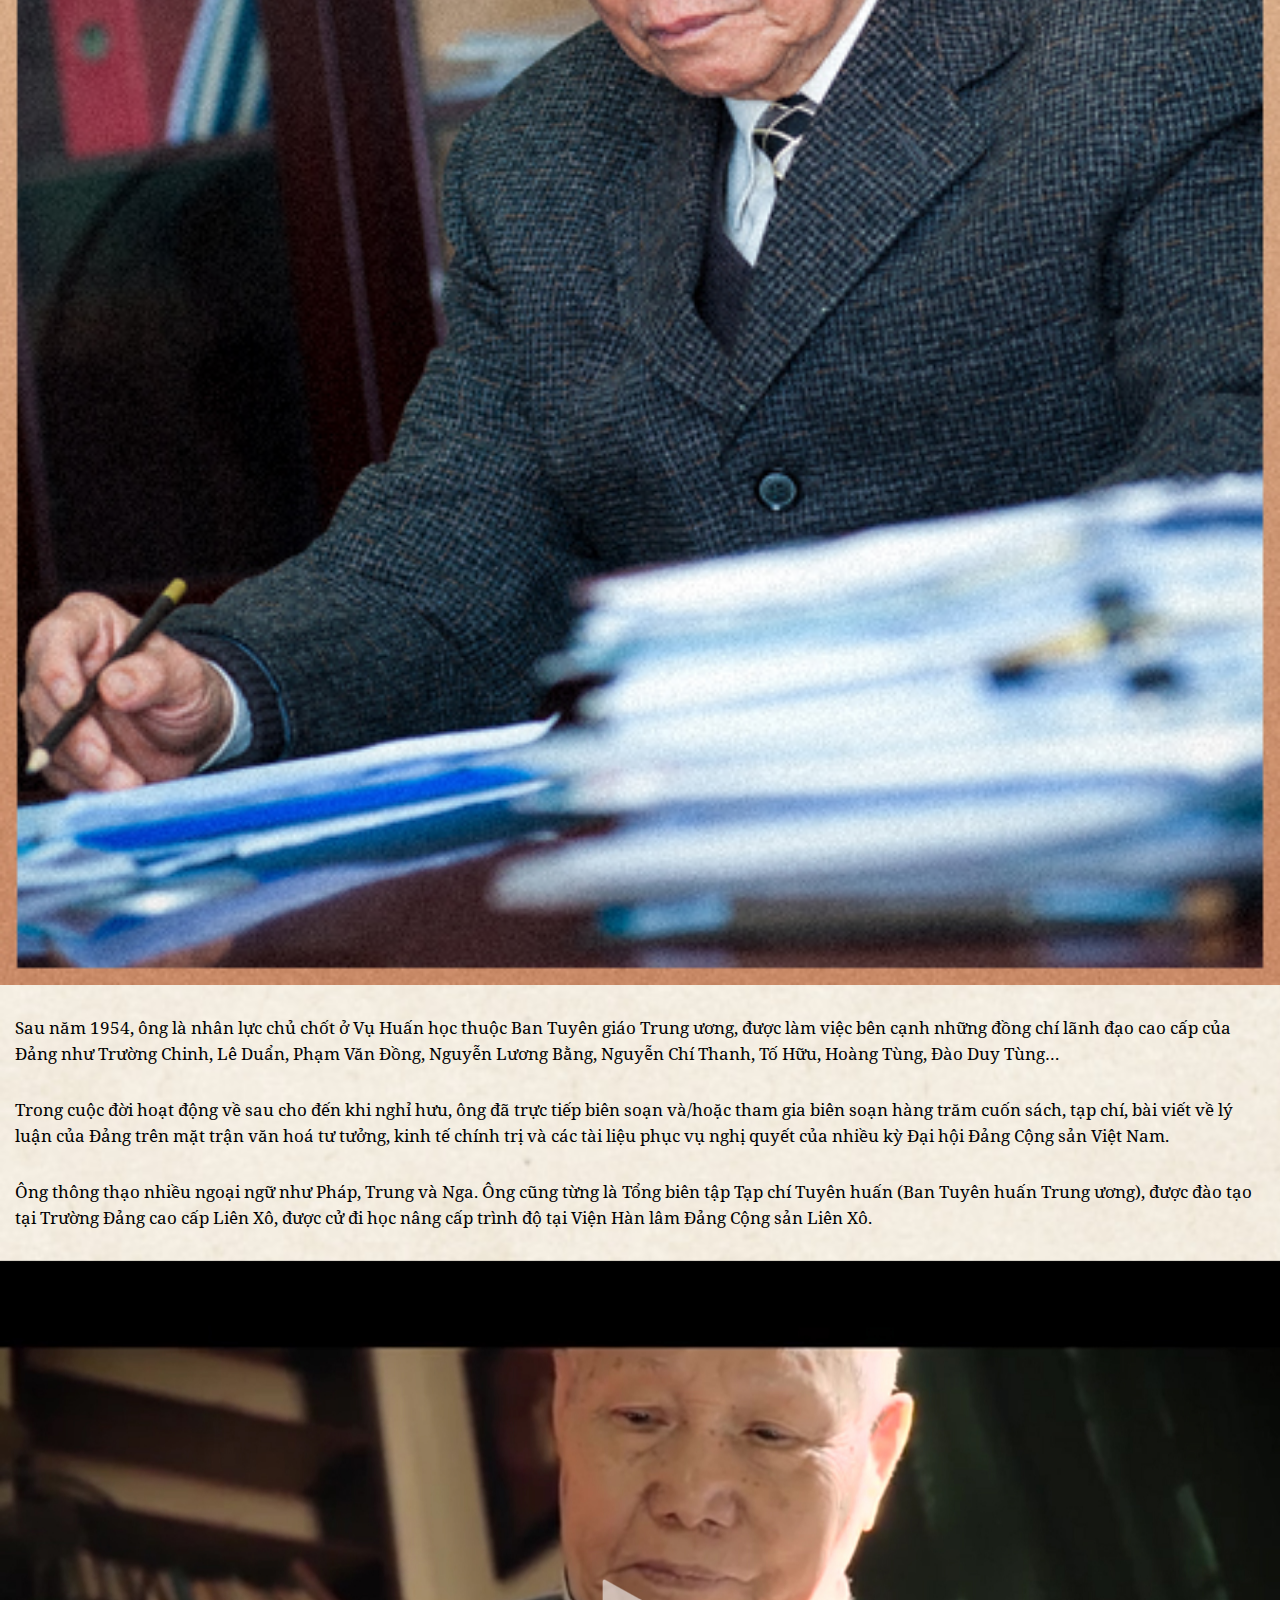
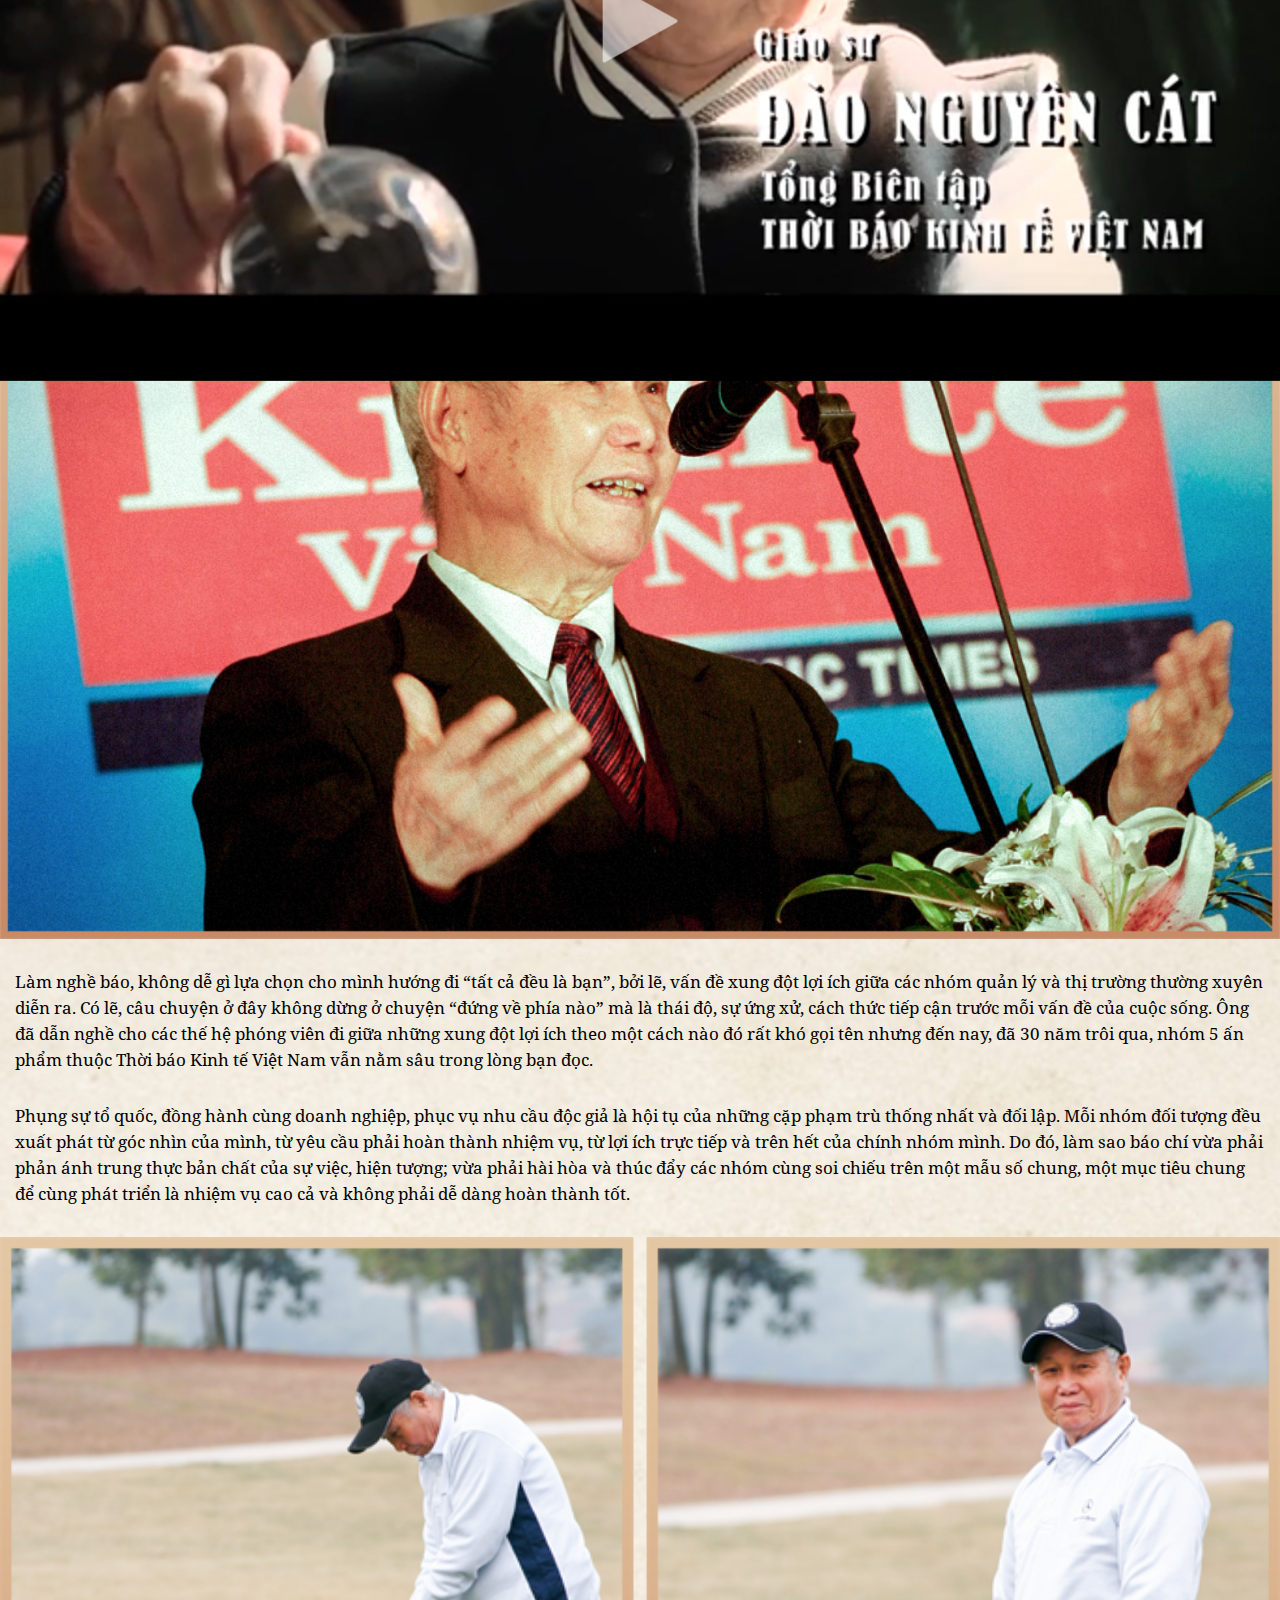
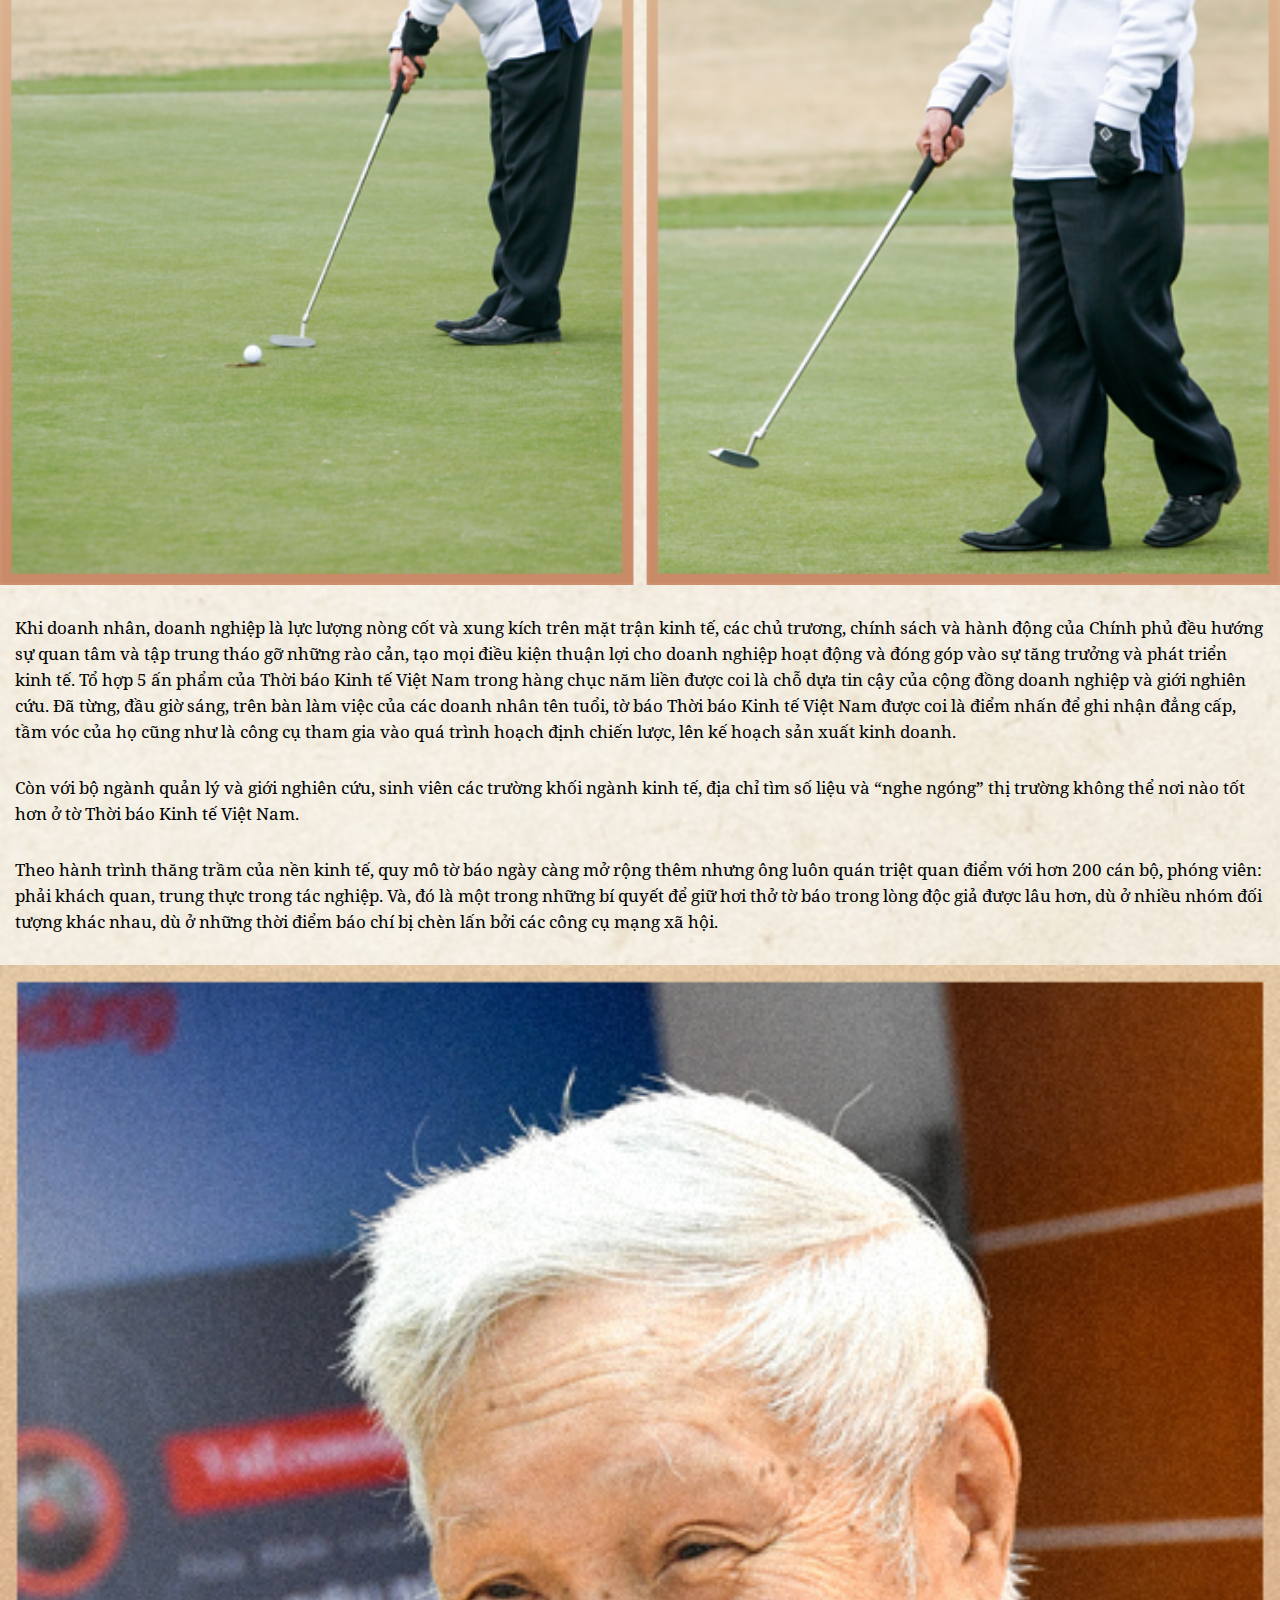
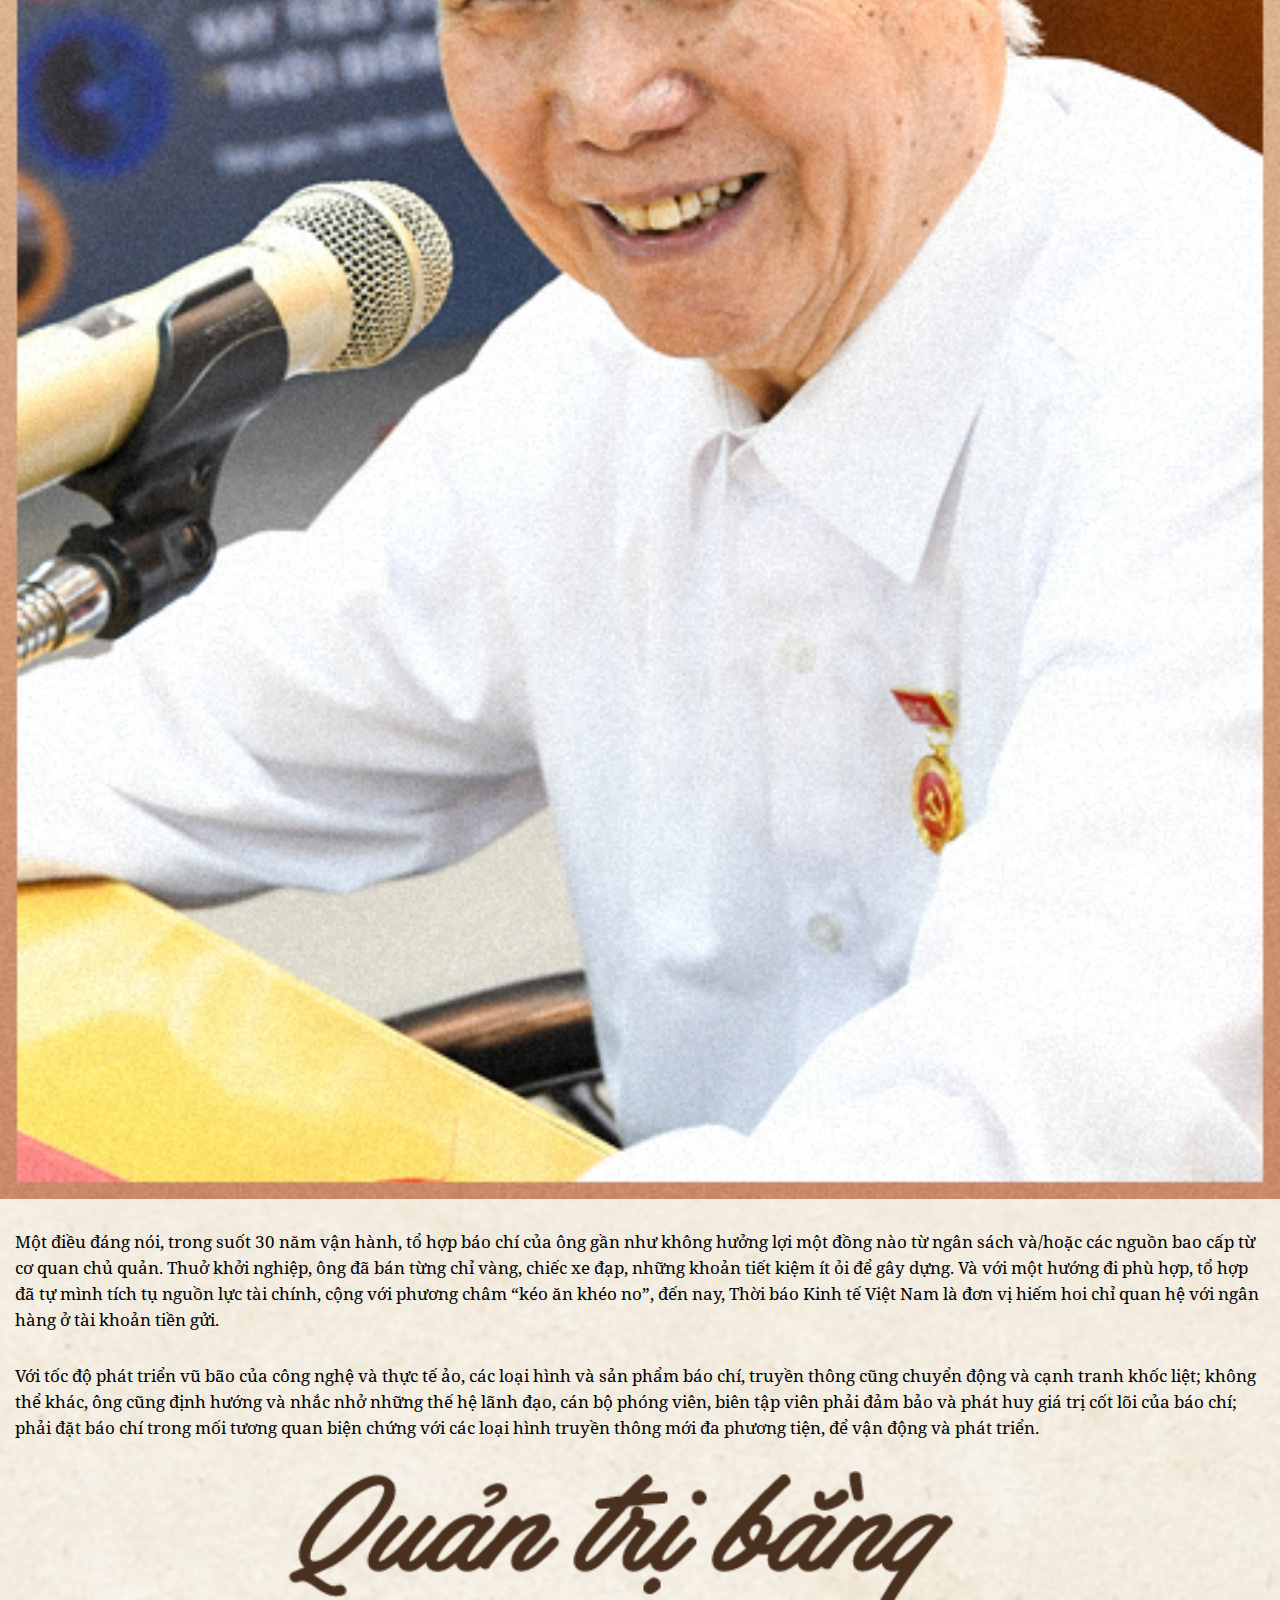
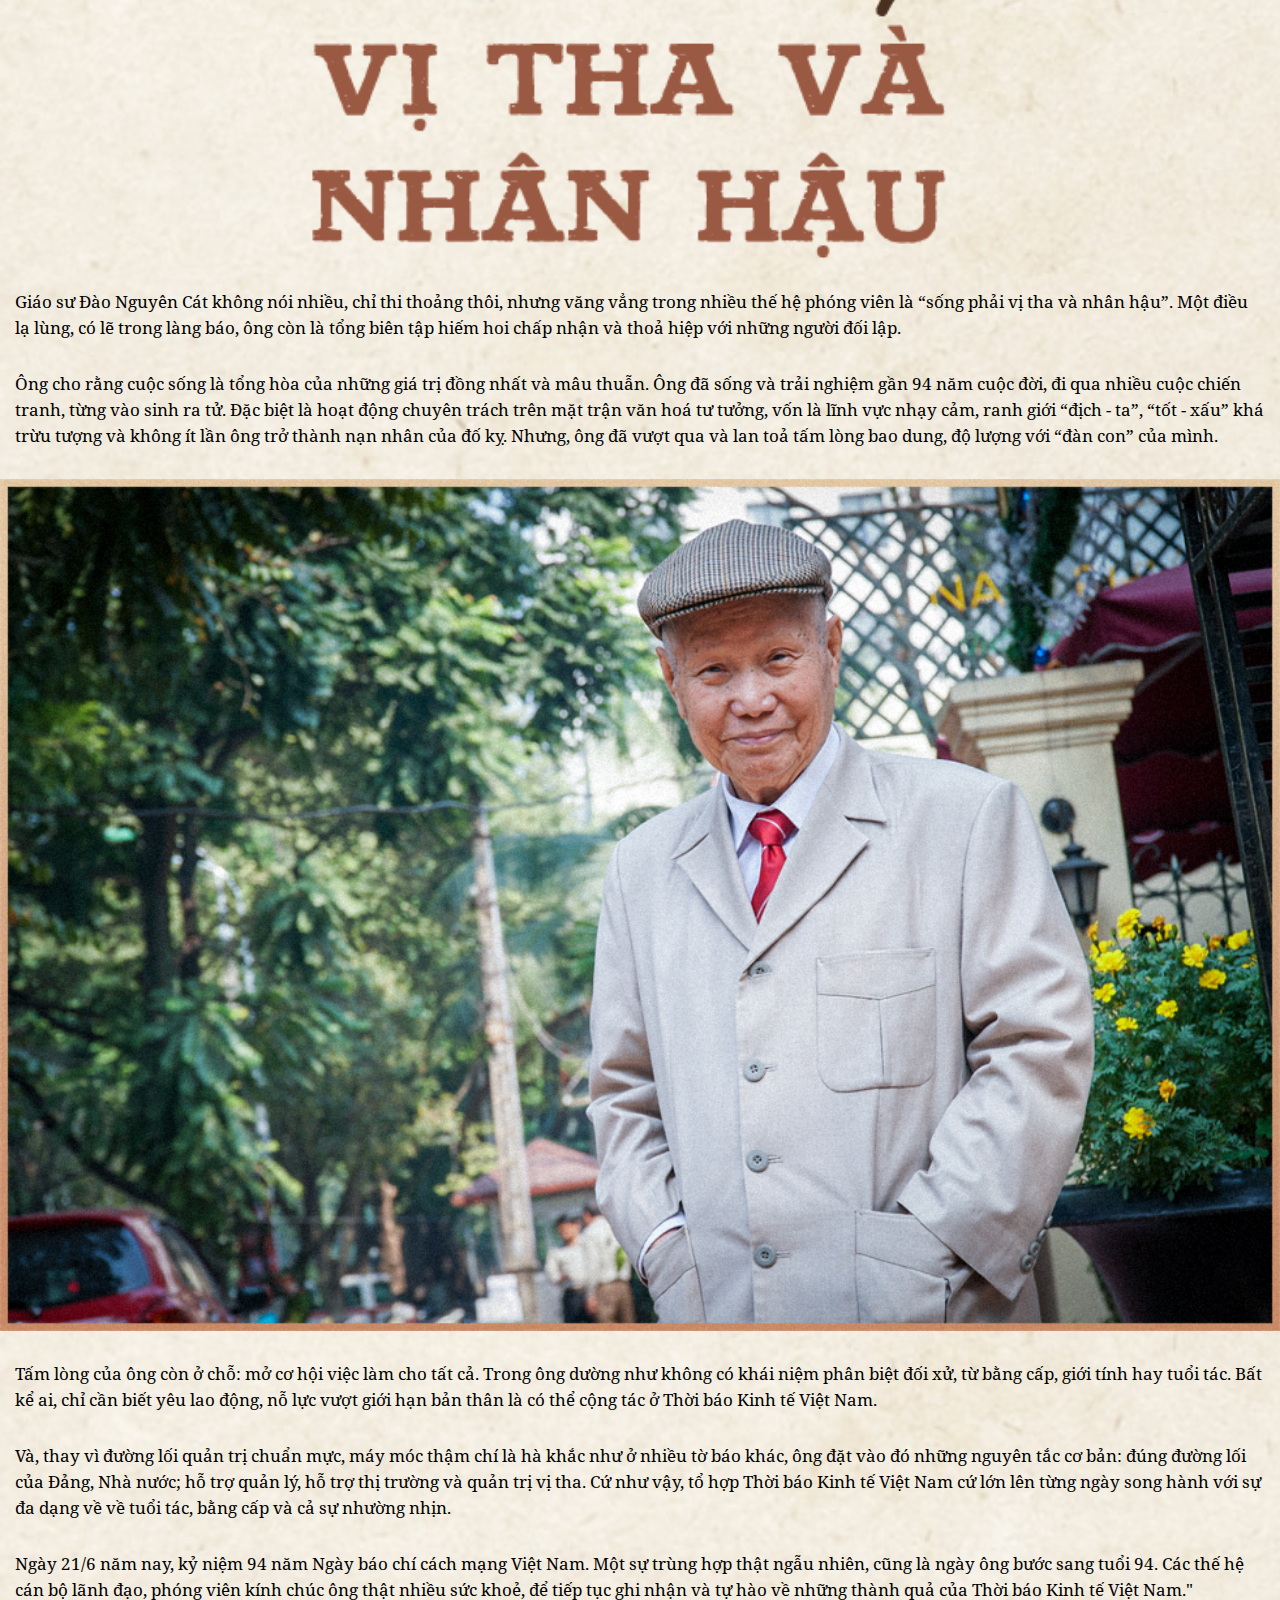
==== commit 8d741804: "z" ====
--- a/mobile/index.html
+++ b/mobile/index.html
@@ -9,6 +9,14 @@
     <link rel="stylesheet" href="css/fonts.css">
     <link rel="stylesheet" href="css/style.css">
     <script src="js/jquery-3.3.1.min.js"></script>
+    <script>
+        $(document).ready(function() {
+            $('.emag-video img').click(function() {
+                $(this).parent().find('video')[0].play();
+                $(this).fadeOut(300);
+            })
+        })
+    </script>
 </head>
 <body>
     <div class="emag-wrapper">
@@ -62,7 +70,10 @@
             </div>
 
             <div class="emag-video">
-                    <div style="width: 100%; height: 0px; position: relative; padding-bottom: 56.250%;"><iframe src="https://streamable.com/s/4wgow/dfkgto" frameborder="0" width="100%" height="100%" allowfullscreen style="width: 100%; height: 100%; position: absolute;"></iframe></div>
+                <div class="emag-video wow fadeInUp" data-wow-duration="1s">
+                    <video src="https://dlthanh.com/4wgow.mp4" controls></video>
+                    <img src="images/thumb.jpg" alt="">
+                </div>
             </div>
 
             <img src="images/title-2.png" alt="">
@@ -112,9 +123,11 @@
             <img src="images/img-7.jpg" alt="">
 
             <div class="emag-content">
-                <p>Giáo sư Đào Nguyên Cát không nói nhiều, chỉ thi thoảng thôi, nhưng văng vẳng trong nhiều thế hệ phóng viên là “sống phải vị tha và nhân hậu”. Một điều lạ lùng, có lẽ trong làng báo, ông còn là tổng biên tập hiếm hoi chấp nhận và thoả hiệp với những người đối lập.</p>
+                <p>Tấm lòng của ông còn ở chỗ: mở cơ hội việc làm cho tất cả. Trong ông dường như không có khái niệm phân biệt đối xử, từ bằng cấp, giới tính hay tuổi tác. Bất kể ai, chỉ cần biết yêu lao động, nỗ lực vượt giới hạn bản thân là có thể cộng tác ở Thời báo Kinh tế Việt Nam.</p>
 
-                <p>Ông cho rằng cuộc sống là tổng hòa của những giá trị đồng nhất và mâu thuẫn. Ông đã sống và trải nghiệm gần 94 năm cuộc đời, đi qua nhiều cuộc chiến tranh, từng vào sinh ra tử. Đặc biệt là hoạt động chuyên trách trên mặt trận văn hoá tư tưởng, vốn là lĩnh vực nhạy cảm, ranh giới “địch - ta”, “tốt - xấu” khá trừu tượng và không ít lần ông trở thành nạn nhân của đố kỵ. Nhưng, ông đã vượt qua và lan toả tấm lòng bao dung, độ lượng với “đàn con” của mình.</p>
+                <p>Và, thay vì đường lối quản trị chuẩn mực, máy móc thậm chí là hà khắc như ở nhiều tờ báo khác, ông đặt vào đó những nguyên tắc cơ bản: đúng đường lối của Đảng, Nhà nước; hỗ trợ quản lý, hỗ trợ thị trường và quản trị vị tha. Cứ như vậy, tổ hợp Thời báo Kinh tế Việt Nam cứ lớn lên từng ngày song hành với sự đa dạng về về tuổi tác, bằng cấp và cả sự nhường nhịn.</p>
+					
+				<p>Ngày 21/6 năm nay, kỷ niệm 94 năm Ngày báo chí cách mạng Việt Nam. Một sự trùng hợp thật ngẫu nhiên, cũng là ngày ông bước sang tuổi 94. Các thế hệ cán bộ lãnh đạo, phóng viên kính chúc ông thật nhiều sức khoẻ, để tiếp tục ghi nhận và tự hào về những thành quả của Thời báo Kinh tế Việt Nam."</p>
             </div> 
 
             <img src="images/credit.png" alt="" style="margin-bottom: 0;">
--- a/mobile/css/style.css
+++ b/mobile/css/style.css
@@ -100,4 +100,20 @@
     font-weight: 700;
     border-left: solid 3px #315fab;
     padding-left: 15px;
+}
+
+.emag-video {
+    position: relative;
+}
+.emag-video video {
+    vertical-align: middle;
+    width: 100%;
+}
+.emag-video img {
+    position: absolute;
+    top: 0;
+    bottom: 0;
+    left: 0;
+    right: 0;
+    margin: 0!important;
 }